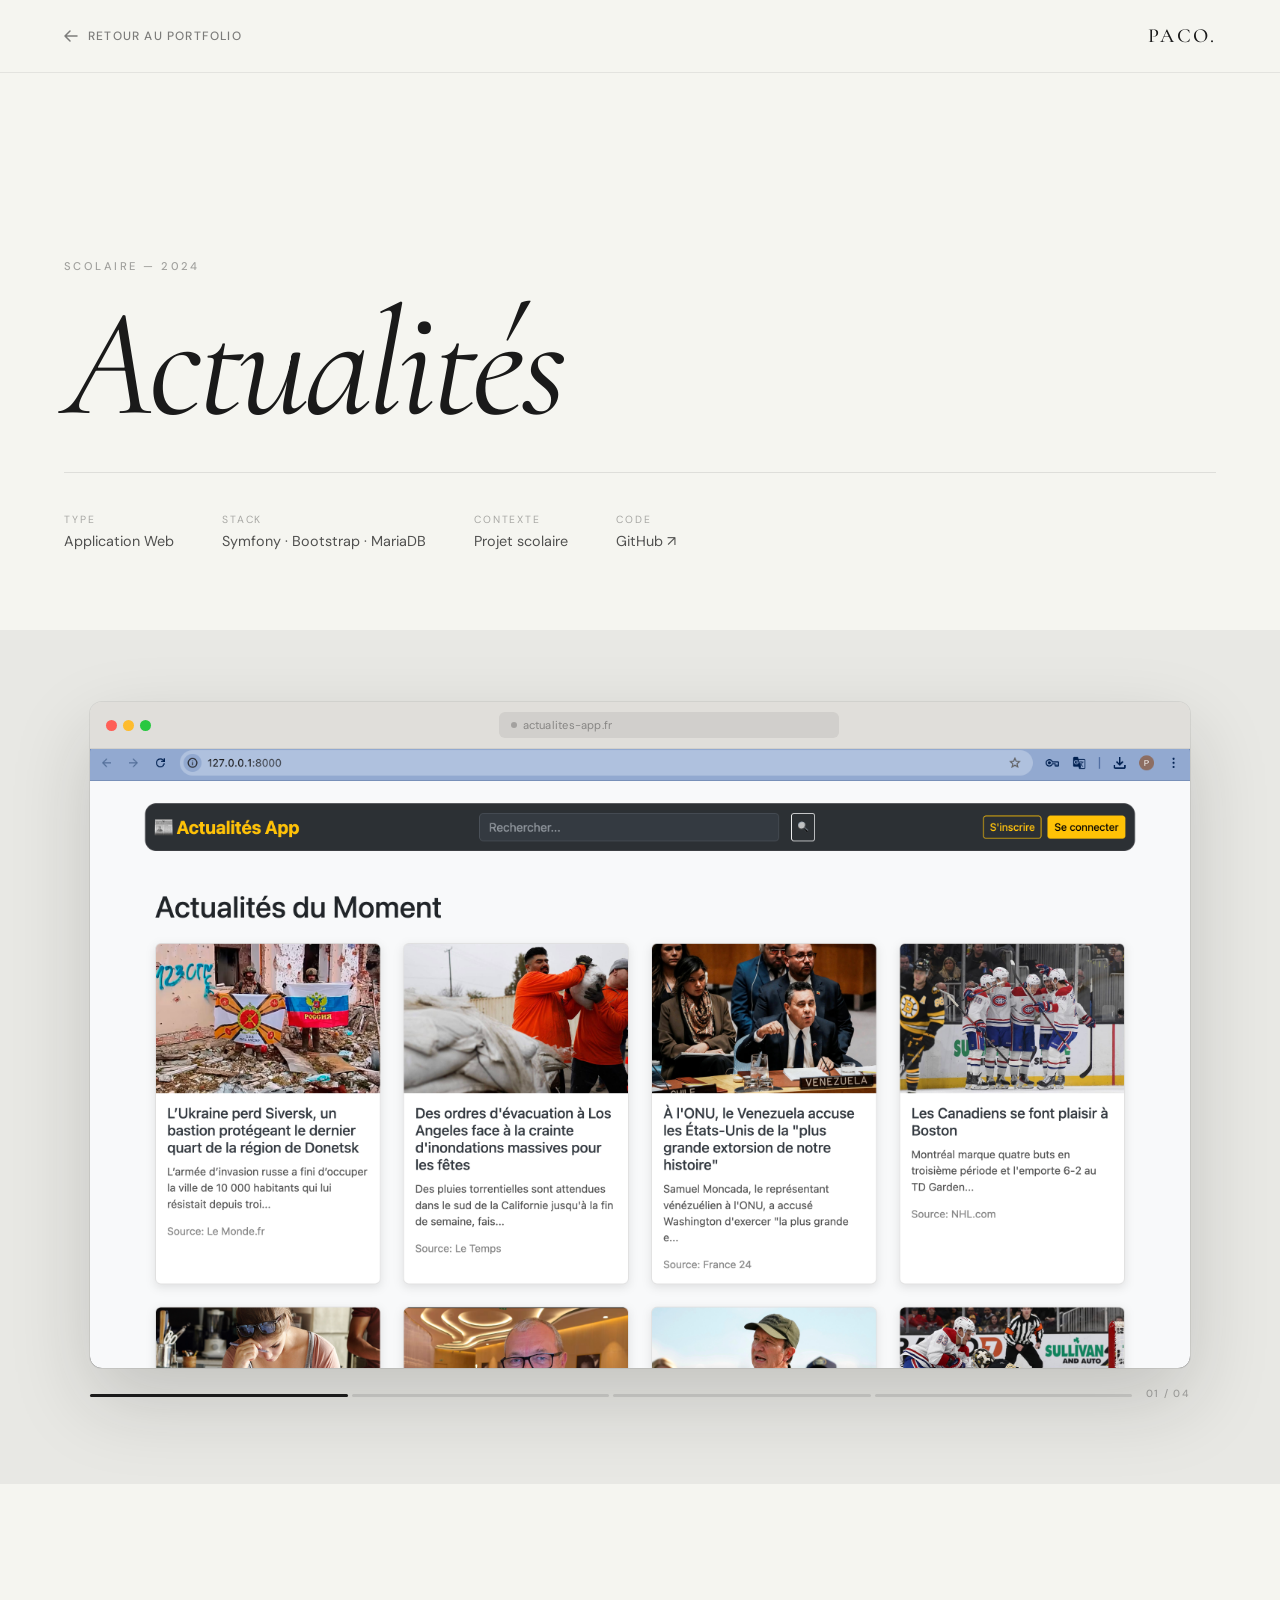
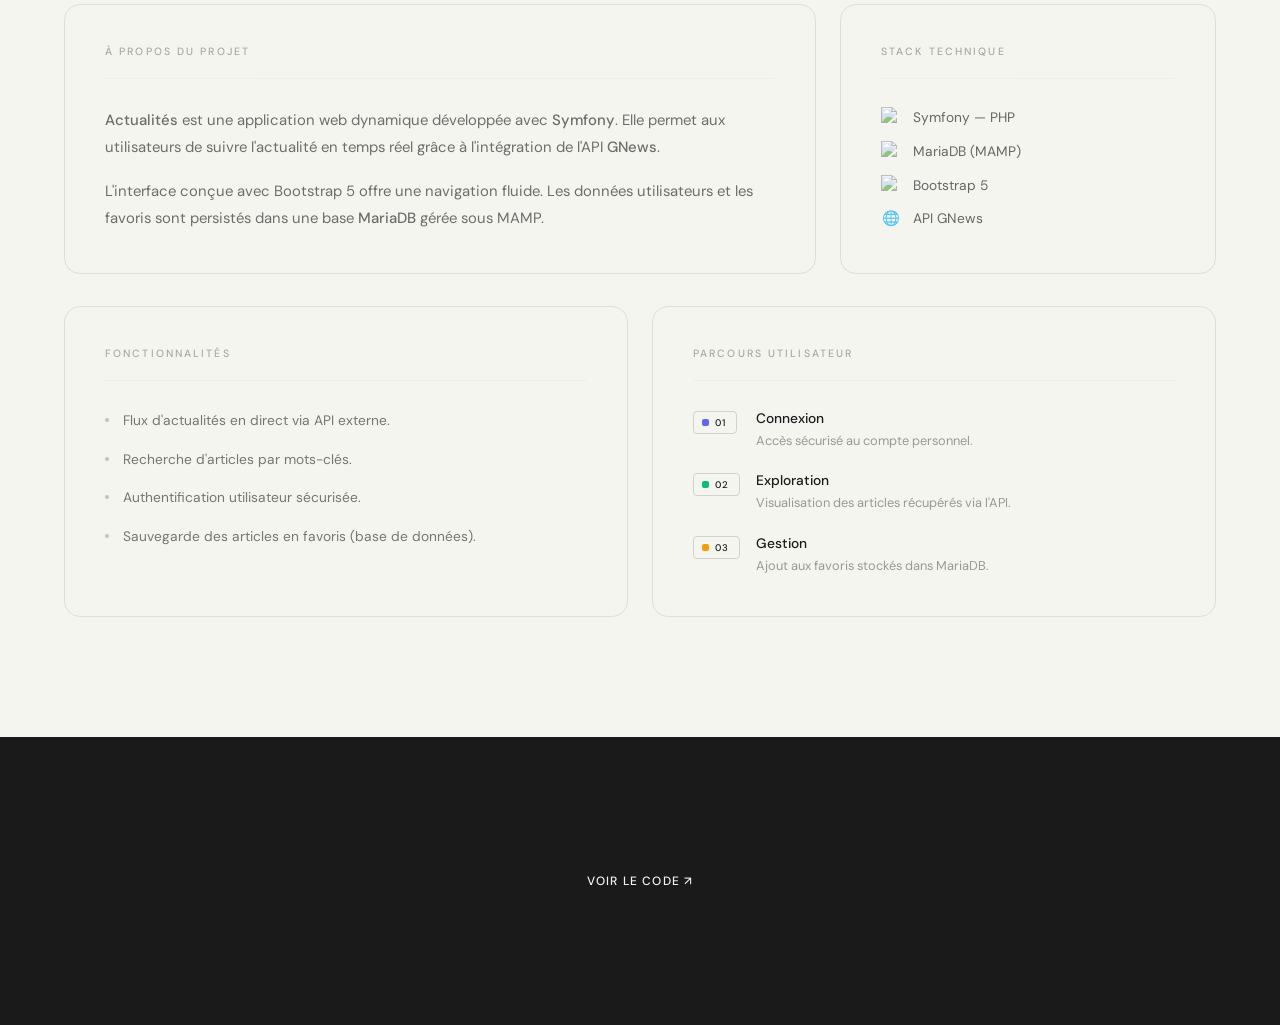
==== projects/actualites.html @ 3972ea9e "Portfolio BTS SIO SLAM — Paco Hybord Ajout du portfolio complet avec projets, SEO, parcours et cyber" ====
<!DOCTYPE html>
<html lang="fr">
<head>
  <meta charset="UTF-8" />
  <meta name="viewport" content="width=device-width, initial-scale=1.0" />
  <title>Actualités — Paco</title>
  <link rel="preconnect" href="https://fonts.googleapis.com" />
  <link rel="preconnect" href="https://fonts.gstatic.com" crossorigin />
  <link href="https://fonts.googleapis.com/css2?family=Cormorant+Garamond:ital,wght@0,300;0,400;0,500;1,300;1,400&family=DM+Sans:opsz,wght@9..40,300;9..40,400;9..40,500;9..40,700&display=swap" rel="stylesheet" />
  <link rel="stylesheet" href="../styles.css" />
  <link rel="stylesheet" href="project.css" />
</head>
<body>

<nav class="proj-nav">
  <a href="../index.html#projets" class="proj-nav-back">
    <svg width="14" height="14" viewBox="0 0 14 14" fill="none">
      <path d="M13 7 L1 7 M6 2 L1 7 L6 12" stroke="currentColor" stroke-width="1.5" stroke-linecap="round" stroke-linejoin="round"/>
    </svg>
    Retour au portfolio
  </a>
  <a href="../index.html" class="proj-nav-logo">Paco.</a>
</nav>

<!-- ─── HERO ───────────────────────────────── -->
<section class="proj-hero">
  <div class="proj-hero-inner">
    <span class="proj-eyebrow">Scolaire — 2024</span>
    <h1><em>Actualités</em></h1>
    <div class="proj-hero-meta">
      <div class="proj-hero-meta-item">
        <span class="proj-hero-meta-label">Type</span>
        <span class="proj-hero-meta-value">Application Web</span>
      </div>
      <div class="proj-hero-meta-item">
        <span class="proj-hero-meta-label">Stack</span>
        <span class="proj-hero-meta-value">Symfony · Bootstrap · MariaDB</span>
      </div>
      <div class="proj-hero-meta-item">
        <span class="proj-hero-meta-label">Contexte</span>
        <span class="proj-hero-meta-value">Projet scolaire</span>
      </div>
      <div class="proj-hero-meta-item">
        <span class="proj-hero-meta-label">Code</span>
        <a class="proj-hero-meta-value proj-hero-link" href="https://github.com/pacobrnt/actualites" target="_blank" rel="noopener">GitHub ↗</a>
      </div>
    </div>
  </div>
</section>

<!-- ─── CAROUSEL ──────────────────────────── -->
<div class="proj-carousel">
  <div class="proj-carousel-browser">
    <div class="proj-carousel-bar">
      <div class="proj-carousel-dots-bar">
        <div class="proj-carousel-dot-bar"></div>
        <div class="proj-carousel-dot-bar"></div>
        <div class="proj-carousel-dot-bar"></div>
      </div>
      <div class="proj-carousel-url">
        <div class="proj-carousel-url-dot"></div>
        <span class="proj-carousel-url-text">actualites-app.fr</span>
      </div>
    </div>
    <div class="proj-carousel-viewport">
      <button class="proj-carousel-tap proj-carousel-tap-l" aria-label="Précédent"></button>
      <button class="proj-carousel-tap proj-carousel-tap-r" aria-label="Suivant"></button>
      <div class="proj-carousel-track">
        <div class="proj-carousel-slide active"><img src="../img/projets/actualites/Actuacceuil.png" alt="Accueil"></div>
        <div class="proj-carousel-slide"><img src="../img/projets/actualites/Actulogin.png" alt="Connexion"></div>
        <div class="proj-carousel-slide"><img src="../img/projets/actualites/ActuSearch.png" alt="Recherche"></div>
        <div class="proj-carousel-slide"><img src="../img/projets/actualites/ActuLike.png" alt="Mes favoris"></div>
      </div>
    </div>

  </div>

  <div class="proj-carousel-progress-wrap">
    <div class="proj-carousel-dots">
      <button class="proj-carousel-dot active"><div class="proj-carousel-dot-fill"></div></button>
      <button class="proj-carousel-dot"><div class="proj-carousel-dot-fill"></div></button>
      <button class="proj-carousel-dot"><div class="proj-carousel-dot-fill"></div></button>
      <button class="proj-carousel-dot"><div class="proj-carousel-dot-fill"></div></button>
    </div>
    <span class="proj-carousel-counter">01 / 04</span>
  </div>
</div>

<!-- ─── CONTENU ───────────────────────────── -->
<div class="proj-content">
  <div class="proj-content-inner">

    <!-- À propos + Stack -->
    <div class="proj-content-grid-2">
      <div class="proj-block">
        <span class="proj-block-title">À propos du projet</span>
        <p class="proj-about-text">
          <strong>Actualités</strong> est une application web dynamique développée avec <strong>Symfony</strong>.
          Elle permet aux utilisateurs de suivre l'actualité en temps réel grâce à l'intégration de l'API <strong>GNews</strong>.
        </p>
        <p class="proj-about-text" style="margin-top:16px">
          L'interface conçue avec Bootstrap 5 offre une navigation fluide. Les données utilisateurs et les favoris sont persistés dans une base <strong>MariaDB</strong> gérée sous MAMP.
        </p>
      </div>

      <div class="proj-block">
        <span class="proj-block-title">Stack technique</span>
        <div class="proj-stack-list">
          <div class="proj-stack-item">
            <img src="https://cdn.jsdelivr.net/gh/devicons/devicon/icons/symfony/symfony-original.svg" alt="Symfony">
            Symfony — PHP
          </div>
          <div class="proj-stack-item">
            <img src="https://cdn.jsdelivr.net/gh/devicons/devicon/icons/mysql/mysql-original.svg" alt="MariaDB">
            MariaDB (MAMP)
          </div>
          <div class="proj-stack-item">
            <img src="https://cdn.jsdelivr.net/gh/devicons/devicon/icons/bootstrap/bootstrap-original.svg" alt="Bootstrap">
            Bootstrap 5
          </div>
          <div class="proj-stack-item">
            <span class="proj-stack-icon">🌐</span>
            API GNews
          </div>
        </div>
      </div>
    </div>

    <!-- Fonctionnalités + Parcours -->
    <div class="proj-content-grid-2-equal">
      <div class="proj-block">
        <span class="proj-block-title">Fonctionnalités</span>
        <div class="proj-feature-list">
          <div class="proj-feature-item">
            <span class="proj-feature-dot"></span>
            Flux d'actualités en direct via API externe.
          </div>
          <div class="proj-feature-item">
            <span class="proj-feature-dot"></span>
            Recherche d'articles par mots-clés.
          </div>
          <div class="proj-feature-item">
            <span class="proj-feature-dot"></span>
            Authentification utilisateur sécurisée.
          </div>
          <div class="proj-feature-item">
            <span class="proj-feature-dot"></span>
            Sauvegarde des articles en favoris (base de données).
          </div>
        </div>
      </div>

      <div class="proj-block">
        <span class="proj-block-title">Parcours utilisateur</span>
        <div class="proj-arch-list">
          <div class="proj-arch-item">
            <span class="proj-arch-tag" style="--tag-color:#6366f1">01</span>
            <div>
              <div class="proj-arch-item-title">Connexion</div>
              <div class="proj-arch-item-desc">Accès sécurisé au compte personnel.</div>
            </div>
          </div>
          <div class="proj-arch-item">
            <span class="proj-arch-tag" style="--tag-color:#10b981">02</span>
            <div>
              <div class="proj-arch-item-title">Exploration</div>
              <div class="proj-arch-item-desc">Visualisation des articles récupérés via l'API.</div>
            </div>
          </div>
          <div class="proj-arch-item">
            <span class="proj-arch-tag" style="--tag-color:#f59e0b">03</span>
            <div>
              <div class="proj-arch-item-title">Gestion</div>
              <div class="proj-arch-item-desc">Ajout aux favoris stockés dans MariaDB.</div>
            </div>
          </div>
        </div>
      </div>
    </div>

  </div>
</div>

<!-- ─── CTA ───────────────────────────────── -->
<section class="proj-cta">
  <a href="https://github.com/pacobrnt/actualites" target="_blank" rel="noopener" class="btn"><span>Voir le code ↗</span></a>
</section>

<script src="project.js"></script>
</body>
</html>
---- styles.css ----
/* ─── Reset ─────────────────────────────── */
*, *::before, *::after { margin: 0; padding: 0; box-sizing: border-box; }

:root {
  --black:       #1a1a1a;
  --black-mid:   #2a2a2a;
  --black-soft:  #333333;
  --white:       #f5f5f0;
  --white-pure:  #ffffff;
}

html { scroll-behavior: smooth; }

body {
  font-family: 'DM Sans', sans-serif;
  background: var(--white);
  color: var(--black);
  overflow-x: hidden;
}

/* ─── Scroll Reveal ──────────────────────── */
.r {
  opacity: 0;
  transform: translateY(36px);
  transition: opacity .85s cubic-bezier(.22,.68,0,1.2), transform .85s cubic-bezier(.22,.68,0,1.2);
}
.r.on { opacity: 1; transform: none; }
.d1 { transition-delay: .08s; }
.d2 { transition-delay: .18s; }
.d3 { transition-delay: .28s; }
.d4 { transition-delay: .38s; }

/* ─── Typography helpers ─────────────────── */
.serif { font-family: 'Cormorant Garamond', serif; }

/* ─── Buttons ────────────────────────────── */
.btn {
  display: inline-flex;
  align-items: center;
  gap: 10px;
  padding: 15px 32px;
  font-size: .75rem;
  font-weight: 500;
  letter-spacing: .1em;
  text-transform: uppercase;
  text-decoration: none;
  border: 1.5px solid var(--black);
  color: var(--white);
  background: var(--black);
  position: relative;
  overflow: hidden;
  transition: color .4s cubic-bezier(.4,0,.2,1);
}
.btn::after {
  content: '';
  position: absolute;
  bottom: 0; left: 0;
  width: 100%; height: 0;
  background: var(--white);
  transition: height .4s cubic-bezier(.4,0,.2,1);
  z-index: 0;
}
.btn span, .btn svg { position: relative; z-index: 1; }
.btn:hover { color: var(--black); }
.btn:hover::after { height: 100%; }

.btn-ghost {
  color: var(--white);
  background: transparent;
  border-color: rgba(245,245,240,.35);
}
.btn-ghost::after { background: var(--white); }
.btn-ghost:hover { color: var(--black); }

/* ─── Navigation ─────────────────────────── */
#nav {
  position: fixed;
  inset: 0 0 auto 0;
  z-index: 1000;
  padding: 28px 64px;
  display: flex;
  align-items: center;
  justify-content: space-between;
  transition: padding .45s ease, background .45s ease, border-color .45s ease;
  border-bottom: 1px solid transparent;
}
#nav.compact {
  padding: 16px 64px;
  background: rgba(245,245,240,.92);
  backdrop-filter: blur(12px);
  border-color: rgba(26,26,26,.08);
}
#nav.dark-nav {
  background: rgba(26,26,26,.92);
  backdrop-filter: blur(12px);
  border-color: rgba(255,255,255,.06);
}

.nav-logo {
  font-family: 'Cormorant Garamond', serif;
  font-size: 1.25rem;
  font-weight: 500;
  letter-spacing: .12em;
  text-transform: uppercase;
  color: var(--black);
  text-decoration: none;
  transition: color .3s;
}
#nav.dark-nav .nav-logo { color: var(--white); }

.nav-links {
  position: absolute;
  left: 50%;
  transform: translateX(-50%);
  display: flex;
  gap: 48px;
  list-style: none;
}
.nav-links a {
  font-size: .78rem;
  letter-spacing: .08em;
  text-transform: uppercase;
  color: var(--black);
  text-decoration: none;
  opacity: .55;
  transition: opacity .3s, color .3s;
}
.nav-links a:hover { opacity: 1; }
#nav.dark-nav .nav-links a { color: var(--white); }

.nav-cta {
  font-size: .75rem;
  font-weight: 500;
  letter-spacing: .1em;
  text-transform: uppercase;
  text-decoration: none;
  padding: 11px 26px;
  border: 1.5px solid var(--black);
  color: var(--white);
  background: var(--black);
  position: relative;
  overflow: hidden;
  transition: color .35s;
}
.nav-cta::after {
  content: '';
  position: absolute;
  bottom: 0; left: 0;
  width: 100%; height: 0;
  background: var(--white);
  transition: height .35s cubic-bezier(.4,0,.2,1);
  z-index: 0;
}
.nav-cta span { position: relative; z-index: 1; }
.nav-cta:hover { color: var(--black); }
.nav-cta:hover::after { height: 100%; }
#nav.dark-nav .nav-cta {
  border-color: var(--white);
  background: transparent;
  color: var(--white);
}
#nav.dark-nav .nav-cta::after { background: var(--white); }
#nav.dark-nav .nav-cta:hover { color: var(--black); }

/* ─── HERO ───────────────────────────────── */
.hero {
  min-height: 100vh;
  background: var(--white);
  display: flex;
  flex-direction: column;
  align-items: center;
  justify-content: center;
  text-align: center;
  padding: 100px 64px 80px;
  position: relative;
  overflow: hidden;
}

.hero-canvas {
  position: absolute;
  inset: 0;
  width: 100%;
  height: 100%;
  pointer-events: none;
  z-index: 0;
}

.hero > *:not(.hero-canvas) {
  position: relative;
  z-index: 1;
}

.hero-mark {
  width: 88px;
  height: 88px;
  margin-bottom: 52px;
  animation: float 7s ease-in-out infinite;
}
@keyframes float {
  0%,100% { transform: translateY(0) rotate(0deg); }
  50%      { transform: translateY(-14px) rotate(6deg); }
}

.hero h1 {
  font-family: 'Cormorant Garamond', serif;
  font-size: clamp(4rem, 9vw, 8.5rem);
  font-weight: 400;
  line-height: 1.1;
  letter-spacing: -.025em;
  color: var(--black);
  max-width: 1100px;
  margin-bottom: 28px;
}
.hero h1 em { font-style: italic; }

/* Mot rotatif */
.hero-word-clip {
  display: inline-block;
  overflow: hidden;
  vertical-align: bottom;
  padding-bottom: .12em;
}
.hero-word { display: inline-block; }
.hero-word.w-out {
  animation: wOut .32s ease-in forwards;
}
.hero-word.w-in {
  animation: wIn .52s cubic-bezier(.22,.68,0,1.2) forwards;
}
@keyframes wOut {
  from { transform: translateY(0);      opacity: 1; }
  to   { transform: translateY(-110%);  opacity: 0; }
}
@keyframes wIn {
  from { transform: translateY(110%);   opacity: 0; }
  to   { transform: translateY(0);      opacity: 1; }
}

.hero-sub {
  font-size: .95rem;
  font-weight: 300;
  line-height: 1.8;
  opacity: .55;
  max-width: 420px;
  margin-bottom: 36px;
}

.hero-actions {
  display: flex;
  gap: 16px;
  align-items: center;
}

.hero-link {
  font-size: .78rem;
  letter-spacing: .08em;
  text-transform: uppercase;
  color: var(--black);
  text-decoration: none;
  opacity: .45;
  border-bottom: 1px solid rgba(26,26,26,.25);
  padding-bottom: 2px;
  transition: opacity .3s;
}
.hero-link:hover { opacity: 1; }

.scroll-hint {
  position: absolute;
  bottom: 44px;
  left: 50%;
  transform: translateX(-50%);
  display: flex;
  flex-direction: column;
  align-items: center;
  gap: 10px;
  opacity: .3;
}
.scroll-hint p { font-size: .65rem; letter-spacing: .18em; text-transform: uppercase; }
.scroll-hint-line {
  width: 1px;
  height: 44px;
  background: var(--black);
  transform-origin: top;
  animation: lineGrow 2.2s ease-in-out infinite;
}
@keyframes lineGrow {
  0%   { transform: scaleY(0); opacity: 0; }
  40%  { transform: scaleY(1); opacity: 1; }
  100% { transform: scaleY(1); opacity: 0; }
}

/* ─── WHEEL 3D ───────────────────────────── */
.wheel-wrap {
  background: var(--black);
  padding: 72px 0;
  overflow: hidden;
}
.wheel-scene {
  perspective: 1000px;
  display: flex;
  justify-content: center;
  align-items: center;
  height: 140px;
}
.wheel {
  position: relative;
  transform-style: preserve-3d;
  width: 260px;
  height: 60px;
}
.wheel-item {
  position: absolute;
  inset: 0;
  display: flex;
  align-items: center;
  justify-content: center;
  font-family: 'Cormorant Garamond', serif;
  font-size: 1.35rem;
  font-style: italic;
  font-weight: 300;
  color: var(--white);
  letter-spacing: .06em;
  white-space: nowrap;
  will-change: transform, opacity, filter;
  user-select: none;
}

/* ─── FEATURE / À PROPOS ─────────────────── */
.feature-wrap {
  background: var(--white);
  padding: 140px 64px;
}
.feature {
  display: grid;
  grid-template-columns: 380px 1fr;
  gap: 80px;
  align-items: center;
  max-width: 1280px;
  margin: 0 auto;
}

/* Colonne gauche : photo seule */
.about-photo {
  position: relative;
  width: 100%;
  aspect-ratio: 4 / 5;
  overflow: hidden;
  border-radius: 6px;
  background: #d4d4d0;
}
.about-photo img {
  width: 100%;
  height: 100%;
  object-fit: cover;
  object-position: center top;
  display: block;
}
.about-photo::after {
  content: '';
  position: absolute;
  inset: 0;
  border: 1px solid rgba(26,26,26,.1);
  border-radius: 6px;
  pointer-events: none;
}
.about-photo-placeholder {
  width: 100%;
  height: 100%;
  display: flex;
  flex-direction: column;
  align-items: center;
  justify-content: center;
  gap: 12px;
  color: var(--black);
  opacity: .2;
}
.about-photo-placeholder svg { width: 48px; height: 48px; }
.about-photo-placeholder span {
  font-size: .7rem;
  letter-spacing: .15em;
  text-transform: uppercase;
}

/* Colonne droite : tout le contenu textuel */
.feature-content {
  display: flex;
  flex-direction: column;
  gap: 0;
}
.feature-eyebrow {
  font-size: .72rem;
  font-weight: 500;
  letter-spacing: .22em;
  text-transform: uppercase;
  opacity: .4;
  margin-bottom: 20px;
  display: block;
}
.feature h2 {
  font-family: 'Cormorant Garamond', serif;
  font-size: clamp(2.6rem, 4.5vw, 4.8rem);
  font-weight: 400;
  line-height: .98;
  letter-spacing: -.02em;
  margin-bottom: 28px;
}
.feature h2 em { font-style: italic; }
.feature-body {
  font-size: .95rem;
  line-height: 1.85;
  opacity: .58;
  margin-bottom: 40px;
}

/* Boutons en ligne */
.about-actions {
  display: flex;
  flex-wrap: wrap;
  gap: 12px;
}
.btn-outline-dark {
  display: inline-flex;
  align-items: center;
  gap: 9px;
  padding: 13px 24px;
  font-size: .73rem;
  font-weight: 500;
  letter-spacing: .09em;
  text-transform: uppercase;
  text-decoration: none;
  border: 1.5px solid rgba(26,26,26,.22);
  color: var(--black);
  background: transparent;
  position: relative;
  overflow: hidden;
  transition: color .35s, border-color .35s;
}
.btn-outline-dark::after {
  content: '';
  position: absolute;
  bottom: 0; left: 0;
  width: 100%; height: 0;
  background: var(--black);
  transition: height .35s cubic-bezier(.4,0,.2,1);
  z-index: 0;
}
.btn-outline-dark span { position: relative; z-index: 1; }
.btn-outline-dark svg  { position: relative; z-index: 1; flex-shrink: 0; }
.btn-outline-dark:hover { color: var(--white); border-color: var(--black); }
.btn-outline-dark:hover::after { height: 100%; }

/* ─── SERVICES ───────────────────────────── */
.services {
  background: var(--black);
  padding: 140px 64px;
}
.services-head {
  display: flex;
  justify-content: space-between;
  align-items: flex-end;
  max-width: 1280px;
  margin: 0 auto 72px;
  gap: 40px;
}
.services-head h2 {
  font-family: 'Cormorant Garamond', serif;
  font-size: clamp(3.2rem, 6.5vw, 7rem);
  font-weight: 400;
  line-height: .92;
  letter-spacing: -.025em;
  color: var(--white);
}
.services-head h2 em { font-style: italic; }
.services-head p {
  font-size: .88rem;
  color: var(--white);
  opacity: .42;
  max-width: 240px;
  line-height: 1.75;
  text-align: right;
}
.services-grid {
  display: grid;
  grid-template-columns: repeat(3, 1fr);
  gap: 20px;
  max-width: 1280px;
  margin: 0 auto;
}
.svc-card {
  background: var(--black-mid);
  border-radius: 20px;
  padding: 52px 48px;
  transition: background .3s, transform .3s;
}
.svc-card:hover { background: var(--black-soft); transform: scale(1.015); }
.svc-icon { width: 52px; height: 52px; margin-bottom: 28px; }
.svc-num {
  font-size: .68rem;
  font-weight: 500;
  letter-spacing: .22em;
  color: var(--white);
  opacity: .22;
  margin-bottom: 14px;
  display: block;
}
.svc-name {
  font-family: 'Cormorant Garamond', serif;
  font-size: 2.2rem;
  font-weight: 400;
  color: var(--white);
  margin-bottom: 14px;
  line-height: 1.1;
}
.svc-desc { font-size: .88rem; color: var(--white); opacity: .45; line-height: 1.7; }

.svc-pills {
  display: flex;
  flex-wrap: wrap;
  gap: 8px;
  margin-top: 4px;
}
.svc-pill {
  font-size: .72rem;
  font-weight: 400;
  letter-spacing: .04em;
  color: var(--white);
  border: 1px solid rgba(245,245,240,.18);
  padding: 5px 12px;
  border-radius: 100px;
  opacity: .7;
  transition: opacity .25s, border-color .25s;
}
.svc-card:hover .svc-pill {
  opacity: 1;
  border-color: rgba(245,245,240,.4);
}

/* ─── PROCESS ────────────────────────────── */
.process {
  background: var(--black-mid);
  padding: 140px 64px;
}
.process-head {
  text-align: center;
  max-width: 1280px;
  margin: 0 auto 80px;
}
.process-eyebrow {
  font-size: .7rem;
  letter-spacing: .22em;
  text-transform: uppercase;
  color: var(--white);
  opacity: .35;
  margin-bottom: 24px;
  display: block;
}
.process-head h2 {
  font-family: 'Cormorant Garamond', serif;
  font-size: clamp(2.6rem, 5vw, 5rem);
  font-weight: 400;
  line-height: 1;
  letter-spacing: -.02em;
  color: var(--white);
}
.process-head h2 em { font-style: italic; }
.process-grid {
  display: grid;
  grid-template-columns: repeat(3, 1fr);
  gap: 24px;
  max-width: 1280px;
  margin: 0 auto;
}
.proc-card {
  border: 1px solid rgba(255,255,255,.07);
  border-radius: 20px;
  padding: 56px 48px;
  transition: background .3s, transform .3s;
}
.proc-card:hover {
  border-color: rgba(255,255,255,.14);
}
.proc-card--future {
  opacity: .4;
  border-style: dashed;
}
.proc-card--future:hover {
  opacity: .55;
}
.proc-num {
  font-family: 'Cormorant Garamond', serif;
  font-size: 3.8rem;
  color: var(--white);
  opacity: .15;
  line-height: 1.05;
  margin-bottom: 20px;
  letter-spacing: -.02em;
}
.proc-location {
  font-size: .68rem;
  font-weight: 500;
  letter-spacing: .18em;
  text-transform: uppercase;
  color: var(--white);
  opacity: .35;
  margin-bottom: 10px;
}
.proc-title {
  font-family: 'Cormorant Garamond', serif;
  font-size: 1.9rem;
  font-weight: 400;
  color: var(--white);
  margin-bottom: 12px;
  line-height: 1.1;
}
.proc-text { font-size: .88rem; color: var(--white); opacity: .42; line-height: 1.75; }

.process-arrow {
  max-width: 1280px;
  margin: 0 auto;
  padding: 40px 0 0;
  color: var(--white);
}
.process-arrow-inner {
  display: flex;
  align-items: center;
  gap: 16px;
  width: calc(66.667% - 8px);
}
.process-arrow-inner svg {
  flex: 1;
  height: 20px;
}
.process-arrow span {
  font-size: .65rem;
  font-weight: 500;
  letter-spacing: .2em;
  text-transform: uppercase;
  opacity: .4;
  white-space: nowrap;
}

/* ─── Certifications ─────────────────────── */
.cert-section {
  max-width: 1280px;
  margin: 0 auto;
  padding-top: 72px;
  display: flex;
  flex-direction: column;
  align-items: flex-start;
}
.cert-subtitle {
  font-family: 'Cormorant Garamond', serif;
  font-size: 2.4rem;
  font-weight: 400;
  font-style: italic;
  color: var(--white);
  line-height: 1;
  display: block;
  margin-bottom: 52px;
}
.cert-body {
  width: 100%;
  display: flex;
  flex-direction: column;
  align-items: center;
}
.cert-stack {
  position: relative;
  width: 136px;
  height: 136px;
  cursor: pointer;
  margin-bottom: 32px;
}

/* Zone de hover étendue — couvre toute la largeur déployée
   évite le "clignotement" quand la souris passe dans les espaces entre badges */
.cert-stack:hover::before {
  content: '';
  position: absolute;
  top: -10px;
  left: -380px;
  width: 896px;  /* de −380 à +516 (badge 6 right edge) */
  height: 156px; /* 136px + 10px tolerance haut/bas */
  z-index: 0;
}

.cert-badge {
  position: absolute;
  top: 0; left: 0;
  width: 136px; height: 136px;
  border-radius: 20px;
  overflow: hidden;
  box-shadow: 0 12px 36px rgba(0,0,0,.6);
  transition: transform .55s cubic-bezier(.34,1.56,.64,1);
}
.cert-badge img { width: 100%; height: 100%; object-fit: cover; display: block; }

/* Pile initiale — légères translations pour "voir" les badges derrière */
.cert-badge:nth-child(1) { z-index: 6; transform: translateX(0);    }
.cert-badge:nth-child(2) { z-index: 5; transform: translateX(9px);  }
.cert-badge:nth-child(3) { z-index: 4; transform: translateX(16px); }
.cert-badge:nth-child(4) { z-index: 3; transform: translateX(-7px); }
.cert-badge:nth-child(5) { z-index: 2; transform: translateX(-13px);}
.cert-badge:nth-child(6) { z-index: 1; transform: translateX(-20px);}

/* Déploiement horizontal en ligne — step 152px (136px badge + 16px gap) */
.cert-stack:hover .cert-badge:nth-child(1) { transform: translateX(-380px); }
.cert-stack:hover .cert-badge:nth-child(2) { transform: translateX(-228px); }
.cert-stack:hover .cert-badge:nth-child(3) { transform: translateX(-76px);  }
.cert-stack:hover .cert-badge:nth-child(4) { transform: translateX(76px);   }
.cert-stack:hover .cert-badge:nth-child(5) { transform: translateX(228px);  }
.cert-stack:hover .cert-badge:nth-child(6) { transform: translateX(380px);  }

.cert-hint {
  font-size: .9rem;
  color: var(--white);
  opacity: .35;
  letter-spacing: .04em;
}

/* ─── PROJECTS ───────────────────────────── */
.projects {
  background: var(--white);
  padding: 140px 64px;
}
.projects-head {
  display: flex;
  justify-content: space-between;
  align-items: flex-end;
  max-width: 1280px;
  margin: 0 auto 72px;
}
.projects-head h2 {
  font-family: 'Cormorant Garamond', serif;
  font-size: clamp(2.8rem, 5.5vw, 5.5rem);
  font-weight: 400;
  line-height: .95;
  letter-spacing: -.02em;
}
.projects-head h2 em { font-style: italic; }
.projects-grid {
  display: grid;
  grid-template-columns: repeat(3, 1fr);
  gap: 28px;
  max-width: 1280px;
  margin: 0 auto;
}
.proj-card {
  transition: transform .3s;
}
.proj-card:hover { transform: scale(1.015); }
.proj-thumb {
  width: 100%;
  aspect-ratio: 5/4;
  border-radius: 14px;
  overflow: hidden;
  background: #ddddd8;
  margin-bottom: 20px;
}
.proj-thumb svg { width: 100%; height: 100%; display: block; }
.proj-tags { display: flex; flex-wrap: wrap; gap: 6px; margin-bottom: 10px; }
.tag {
  font-size: .65rem;
  font-weight: 500;
  letter-spacing: .1em;
  text-transform: uppercase;
  border: 1px solid rgba(26,26,26,.18);
  padding: 4px 10px;
  border-radius: 100px;
  color: var(--black);
  opacity: .5;
}
.proj-name {
  font-family: 'Cormorant Garamond', serif;
  font-size: 1.7rem;
  font-weight: 400;
  line-height: 1.15;
  color: var(--black);
  margin-bottom: 16px;
}
.proj-link {
  display: inline-flex;
  align-items: center;
  gap: 8px;
  font-size: .7rem;
  font-weight: 500;
  letter-spacing: .12em;
  text-transform: uppercase;
  color: var(--black);
  text-decoration: none;
  border-bottom: 1px solid rgba(26,26,26,.3);
  padding-bottom: 2px;
  transition: opacity .25s;
}
.proj-link:hover { opacity: .5; }

/* ─── Modal projet ───────────────────────── */
#proj-modal {
  position: fixed;
  inset: 0;
  z-index: 10000;
  pointer-events: none;
}
#proj-modal.open { pointer-events: all; }

#proj-modal-overlay {
  position: absolute;
  inset: 0;
  background: rgba(26,26,26,.6);
  backdrop-filter: blur(6px);
  opacity: 0;
  transition: opacity .45s ease;
}
#proj-modal.open #proj-modal-overlay { opacity: 1; }

#proj-modal-panel {
  position: absolute;
  top: 0; right: 0;
  width: min(600px, 100%);
  height: 100%;
  background: var(--white);
  display: flex;
  flex-direction: column;
  padding: 80px 64px;
  overflow-y: auto;
  transform: translateX(100%);
  transition: transform .5s cubic-bezier(.76,0,.24,1);
}
#proj-modal.open #proj-modal-panel { transform: translateX(0); }

#proj-modal-close {
  position: absolute;
  top: 32px; right: 36px;
  width: 44px; height: 44px;
  background: none;
  border: 1.5px solid rgba(26,26,26,.2);
  border-radius: 50%;
  display: flex;
  align-items: center;
  justify-content: center;
  cursor: pointer;
  color: var(--black);
  transition: background .25s, border-color .25s;
}
#proj-modal-close:hover { background: var(--black); color: var(--white); border-color: var(--black); }
#proj-modal-close svg { width: 16px; height: 16px; }

#proj-modal-content {
  display: flex;
  flex-direction: column;
  gap: 0;
  margin-top: 40px;
}
#modal-category {
  font-size: .68rem;
  font-weight: 500;
  letter-spacing: .2em;
  text-transform: uppercase;
  opacity: .35;
  margin-bottom: 16px;
  display: block;
}
#modal-icon {
  margin-bottom: 24px;
  width: 56px;
  height: 56px;
  background: var(--black);
  border-radius: 14px;
  display: flex;
  align-items: center;
  justify-content: center;
  font-size: 1.6rem;
  flex-shrink: 0;
  line-height: 1;
}
#modal-title {
  font-family: 'Cormorant Garamond', serif;
  font-size: clamp(3rem, 6vw, 5rem);
  font-weight: 400;
  line-height: .95;
  letter-spacing: -.025em;
  color: var(--black);
  margin-bottom: 28px;
}
#modal-tags {
  display: flex;
  flex-wrap: wrap;
  gap: 8px;
  margin-bottom: 36px;
}
#modal-tags .tag { opacity: .6; }
#modal-desc {
  font-size: .95rem;
  line-height: 1.85;
  color: var(--black);
  opacity: .6;
  margin-bottom: 48px;
}
#modal-link { align-self: flex-start; }


/* ─── Curseur projet ─────────────────────── */
#proj-cursor {
  position: fixed;
  width: 72px;
  height: 72px;
  border: 1.5px solid var(--black);
  border-radius: 50%;
  background: var(--white);
  color: var(--black);
  display: flex;
  align-items: center;
  justify-content: center;
  pointer-events: none;
  z-index: 9999;
  transform: translate(-50%, -50%) scale(0);
  transition: transform .3s cubic-bezier(.34,1.56,.64,1), opacity .3s ease;
  opacity: 0;
}
#proj-cursor.visible {
  transform: translate(-50%, -50%) scale(1);
  opacity: 1;
}
#proj-cursor svg {
  width: 20px;
  height: 20px;
}
.proj-card { cursor: none; }

.proj-row-label {
  grid-column: 1 / -1;
  display: flex;
  align-items: center;
  gap: 24px;
  padding-top: 20px;
}
.proj-row-label:first-child { padding-top: 0; }
.proj-row-label span {
  font-size: .68rem;
  font-weight: 500;
  letter-spacing: .2em;
  text-transform: uppercase;
  color: var(--black);
  opacity: .35;
  white-space: nowrap;
}
.proj-row-label::after {
  content: '';
  flex: 1;
  height: 1px;
  background: rgba(26,26,26,.1);
}

/* ─── CONTACT FORM ───────────────────────── */
.contact-section {
  background: var(--black);
  padding: 140px 64px;
}
.contact-inner {
  display: grid;
  grid-template-columns: 1fr 1.4fr;
  gap: 100px;
  align-items: start;
  max-width: 1280px;
  margin: 0 auto;
}
.contact-title {
  font-family: 'Cormorant Garamond', serif;
  font-size: clamp(3rem, 6vw, 6rem);
  font-weight: 400;
  line-height: .95;
  letter-spacing: -.025em;
  color: var(--white);
  margin-bottom: 28px;
}
.contact-title em { font-style: italic; }
.contact-sub {
  font-size: .92rem;
  color: var(--white);
  opacity: .45;
  line-height: 1.8;
}

/* Form */
.contact-form {
  display: flex;
  flex-direction: column;
  gap: 32px;
}
.form-row {
  display: grid;
  grid-template-columns: 1fr 1fr;
  gap: 24px;
}
.form-group {
  display: flex;
  flex-direction: column;
  gap: 10px;
}
.form-group label {
  font-size: .68rem;
  font-weight: 500;
  letter-spacing: .18em;
  text-transform: uppercase;
  color: var(--white);
  opacity: .4;
}
.form-group input,
.form-group textarea {
  background: transparent;
  border: none;
  border-bottom: 1px solid rgba(245,245,240,.18);
  color: var(--white);
  font-family: 'DM Sans', sans-serif;
  font-size: .95rem;
  font-weight: 300;
  padding: 12px 0;
  outline: none;
  resize: none;
  transition: border-color .3s;
  width: 100%;
}
.form-group input::placeholder,
.form-group textarea::placeholder {
  color: var(--white);
  opacity: .2;
}
.form-group input:focus,
.form-group textarea:focus {
  border-color: rgba(245,245,240,.7);
}
.contact-submit {
  align-self: flex-start;
  margin-top: 8px;
}

/* ─── FOOTER ─────────────────────────────── */
footer {
  background: var(--black);
  padding: 40px 80px 64px;
}
.footer-card {
  background: var(--white);
  border-radius: 20px;
  overflow: hidden;
  max-width: 1160px;
  margin: 0 auto;
}
.footer-card-inner {
  padding: 72px 56px 48px;
}
.footer-top {
  display: grid;
  grid-template-columns: repeat(4, 1fr);
  gap: 36px;
  padding-bottom: 0;
}
.foot-col-label {
  font-size: .62rem;
  font-weight: 500;
  letter-spacing: .22em;
  text-transform: uppercase;
  color: var(--black-soft);
  margin-bottom: 20px;
  display: block;
}
.foot-links { list-style: none; display: flex; flex-direction: column; gap: 12px; }
.foot-links a {
  font-size: .88rem;
  color: var(--black);
  text-decoration: none;
  opacity: .55;
  transition: opacity .25s;
}
.foot-links a:hover { opacity: 1; }

.footer-bottom {
  padding: 20px 0 24px;
}
.footer-copy {
  font-size: .72rem;
  color: var(--black);
  opacity: .28;
  letter-spacing: .06em;
}

.footer-copy {
  text-align: center;
  font-size: .65rem;
  letter-spacing: .12em;
  text-transform: uppercase;
  color: var(--black);
  opacity: .35;
  padding: 16px 0 8px;
}
.footer-brand {
  font-family: 'Cormorant Garamond', serif;
  font-size: clamp(8rem, 16vw, 18rem);
  font-weight: 700;
  color: var(--black);
  opacity: 1;
  line-height: .82;
  letter-spacing: -.03em;
  white-space: nowrap;
  text-align: center;
  margin-top: 0;
  display: block;
  user-select: none;
  padding: 0;
  overflow: hidden;
  height: clamp(4.5rem, 9vw, 10.5rem);
}

/* ═══════════════════════════════════════════════
   RESPONSIVE
═══════════════════════════════════════════════ */

/* ── Hamburger (caché sur desktop) ─────── */
.nav-burger {
  display: none;
  flex-direction: column;
  justify-content: center;
  gap: 5px;
  background: none;
  border: none;
  cursor: pointer;
  padding: 6px;
  z-index: 1002;
}
.nav-burger span {
  display: block;
  width: 24px;
  height: 1.5px;
  background: var(--black);
  transition: transform .35s cubic-bezier(.4,0,.2,1), opacity .25s;
  transform-origin: center;
}
#nav.dark-nav .nav-burger span { background: var(--white); }
#nav.mobile-open { z-index: 1002; }
#nav.mobile-open .nav-logo { color: var(--white); }
#nav.mobile-open .nav-burger span { background: var(--white); }
#nav.mobile-open .nav-burger span:nth-child(1) { transform: translateY(6.5px) rotate(45deg); }
#nav.mobile-open .nav-burger span:nth-child(2) { opacity: 0; transform: scaleX(0); }
#nav.mobile-open .nav-burger span:nth-child(3) { transform: translateY(-6.5px) rotate(-45deg); }

/* ── Overlay menu mobile ────────────────── */
.nav-mobile {
  position: fixed;
  inset: 0;
  background: var(--black);
  z-index: 1001;
  display: flex;
  flex-direction: column;
  align-items: center;
  justify-content: center;
  gap: 52px;
  opacity: 0;
  pointer-events: none;
  transition: opacity .4s cubic-bezier(.4,0,.2,1);
}
.nav-mobile.open { opacity: 1; pointer-events: all; }
.nav-mobile-links {
  list-style: none;
  display: flex;
  flex-direction: column;
  align-items: center;
  gap: 28px;
}
.nav-mobile-links a {
  font-family: 'Cormorant Garamond', serif;
  font-size: clamp(2.8rem, 10vw, 4.8rem);
  font-style: italic;
  font-weight: 400;
  color: var(--white);
  text-decoration: none;
  opacity: .55;
  transition: opacity .3s;
  letter-spacing: -.01em;
  line-height: 1;
}
.nav-mobile-links a:hover { opacity: 1; }
.nav-mobile-cta {
  display: inline-flex;
  align-items: center;
  font-size: .75rem;
  font-weight: 500;
  letter-spacing: .1em;
  text-transform: uppercase;
  text-decoration: none;
  padding: 14px 32px;
  border: 1.5px solid rgba(245,245,240,.28);
  color: var(--white);
  opacity: .7;
  transition: opacity .3s, border-color .3s;
}
.nav-mobile-cta:hover { opacity: 1; border-color: var(--white); }

/* ── Tablette (≤ 1024px) ─────────────────── */
@media (max-width: 1024px) {
  #nav         { padding: 22px 40px; }
  #nav.compact { padding: 14px 40px; }

  .hero { padding: 140px 40px 100px; }

  .feature-wrap { padding: 100px 40px; }
  .feature      { grid-template-columns: 280px 1fr; gap: 52px; }

  .services      { padding: 100px 40px; }
  .services-grid { grid-template-columns: repeat(2, 1fr); }

  .process       { padding: 100px 40px; }
  .process-grid  { grid-template-columns: repeat(3, 1fr); }
  .process-arrow { padding: 36px 40px 0; }

  .projects      { padding: 100px 40px; }
  .projects-grid { grid-template-columns: repeat(2, 1fr); }
  .projects-head { gap: 24px; }

  .contact-section { padding: 100px 40px; }
  .contact-inner   { gap: 56px; }

  footer             { padding: 32px 40px 0; }
  .footer-card-inner { padding: 48px 40px 0; }
  .footer-top        { grid-template-columns: repeat(2, 1fr); gap: 28px; }

  /* Certifications tablette — badges légèrement réduits */
  .cert-stack  { width: 100px; height: 100px; }
  .cert-badge  { width: 100px; height: 100px; border-radius: 16px; }
  .cert-stack:hover::before { left: -280px; width: 660px; height: 120px; }
  .cert-stack:hover .cert-badge:nth-child(1) { transform: translateX(-280px); }
  .cert-stack:hover .cert-badge:nth-child(2) { transform: translateX(-168px); }
  .cert-stack:hover .cert-badge:nth-child(3) { transform: translateX(-56px);  }
  .cert-stack:hover .cert-badge:nth-child(4) { transform: translateX(56px);   }
  .cert-stack:hover .cert-badge:nth-child(5) { transform: translateX(168px);  }
  .cert-stack:hover .cert-badge:nth-child(6) { transform: translateX(280px);  }
}

/* ── Mobile (≤ 768px) ───────────────────── */
@media (max-width: 768px) {

  /* — Nav — */
  #nav         { padding: 18px 24px; }
  #nav.compact { padding: 12px 24px; }
  .nav-links   { display: none; }
  .nav-cta     { display: none; }
  .nav-burger  { display: flex; }

  /* — Hero — */
  .hero { padding: 108px 24px 72px; }
  .hero-mark { width: 60px; height: 60px; margin-bottom: 32px; }
  .hero-actions { flex-direction: column; align-items: center; gap: 14px; }
  .scroll-hint  { display: none; }

  /* — À propos — */
  .feature-wrap { padding: 72px 24px; }
  .feature      { grid-template-columns: 1fr; gap: 36px; }
  .about-photo  { max-width: 260px; margin: 0 auto; }

  /* — Compétences — */
  .services      { padding: 72px 24px; }
  .services-head { flex-direction: column; align-items: flex-start; gap: 16px; }
  .services-head p { text-align: left; max-width: none; }
  .services-grid { grid-template-columns: 1fr; }
  .svc-card      { padding: 36px 28px; }
  .svc-card[style*="span 2"] { grid-column: span 1 !important; }

  /* — Certifications mobile : grille statique, sans hover — */
  .cert-section { padding-top: 48px; }
  .cert-body    { align-items: flex-start; }
  .cert-stack   {
    position: static;
    width: auto;
    height: auto;
    display: flex;
    flex-wrap: wrap;
    gap: 12px;
    cursor: default;
    margin-bottom: 16px;
  }
  .cert-badge,
  .cert-stack:hover .cert-badge {
    position: static;
    width: 76px;
    height: 76px;
    border-radius: 14px;
    transform: none;
    transition: none;
    box-shadow: 0 4px 16px rgba(0,0,0,.45);
  }
  .cert-stack:hover::before { display: none; }
  .cert-hint { display: none; }

  /* — Parcours — */
  .process       { padding: 72px 24px; }
  .process-grid  { grid-template-columns: 1fr; }
  .proc-card     { padding: 40px 28px; }
  .process-arrow { padding: 28px 0 0; }

  /* — Projets — */
  .projects      { padding: 72px 24px; }
  .projects-head { flex-direction: column; align-items: flex-start; gap: 16px; }
  .projects-grid { grid-template-columns: 1fr; }
  .proj-card     { cursor: pointer; }
  #proj-cursor   { display: none; }
  #proj-modal-panel { padding: 60px 24px; }
  #proj-modal-close { top: 20px; right: 20px; }

  /* — Contact — */
  .contact-section { padding: 72px 24px; }
  .contact-inner   { grid-template-columns: 1fr; gap: 40px; }
  .form-row        { grid-template-columns: 1fr; }

  /* — Footer — */
  footer             { padding: 20px 20px 20px; }
  .footer-card       { border-radius: 14px; }
  .footer-card-inner { padding: 40px 28px 0; }
  .footer-top        { grid-template-columns: 1fr 1fr; gap: 20px; }
  .footer-brand      { font-size: clamp(5rem, 22vw, 10rem); height: clamp(2.5rem, 11vw, 5rem); }
}

/* ── Très petit mobile (≤ 390px) ────────── */
@media (max-width: 390px) {
  .footer-top    { grid-template-columns: 1fr; }
  .footer-brand  { height: clamp(2rem, 12vw, 4rem); }
  .cert-badge,
  .cert-stack:hover .cert-badge { width: 68px; height: 68px; }
  .contact-inner { gap: 32px; }
}
---- projects/project.css ----
/* ─── Page projet ────────────────────────────── */

/* Nav retour */
.proj-nav {
  position: fixed;
  inset: 0 0 auto 0;
  z-index: 100;
  padding: 24px 64px;
  display: flex;
  align-items: center;
  justify-content: space-between;
  background: rgba(245,245,240,.92);
  backdrop-filter: blur(12px);
  border-bottom: 1px solid rgba(26,26,26,.08);
}
.proj-nav-back {
  display: inline-flex;
  align-items: center;
  gap: 10px;
  font-size: .75rem;
  font-weight: 500;
  letter-spacing: .1em;
  text-transform: uppercase;
  color: var(--black);
  text-decoration: none;
  opacity: .55;
  transition: opacity .3s;
}
.proj-nav-back:hover { opacity: 1; }
.proj-nav-logo {
  font-family: 'Cormorant Garamond', serif;
  font-size: 1.25rem;
  font-weight: 500;
  letter-spacing: .12em;
  text-transform: uppercase;
  color: var(--black);
  text-decoration: none;
}

/* Hero */
.proj-hero {
  min-height: 70vh;
  background: var(--white);
  display: flex;
  flex-direction: column;
  justify-content: flex-end;
  padding: 160px 64px 80px;
  max-width: 100%;
}
.proj-hero-inner {
  max-width: 1280px;
  margin: 0 auto;
  width: 100%;
}
.proj-eyebrow {
  font-size: .7rem;
  font-weight: 500;
  letter-spacing: .22em;
  text-transform: uppercase;
  color: var(--black);
  opacity: .38;
  margin-bottom: 24px;
  display: block;
}
.proj-hero h1 {
  font-family: 'Cormorant Garamond', serif;
  font-size: clamp(5rem, 12vw, 13rem);
  font-weight: 400;
  line-height: .88;
  letter-spacing: -.03em;
  color: var(--black);
  margin-bottom: 40px;
}
.proj-hero h1 em { font-style: italic; }
.proj-hero-meta {
  display: flex;
  align-items: center;
  gap: 48px;
  padding-top: 40px;
  border-top: 1px solid rgba(26,26,26,.1);
}
.proj-hero-meta-item {
  display: flex;
  flex-direction: column;
  gap: 6px;
}
.proj-hero-meta-label {
  font-size: .65rem;
  letter-spacing: .18em;
  text-transform: uppercase;
  color: var(--black);
  opacity: .35;
}
.proj-hero-meta-value {
  font-size: .9rem;
  color: var(--black);
  opacity: .75;
}

/* Carrousel */
.proj-carousel {
  background: #e8e8e4;
  padding: 72px 64px 80px;
  position: relative;
  user-select: none;
}

/* Cadre navigateur */
.proj-carousel-browser {
  max-width: 1100px;
  margin: 0 auto;
  border-radius: 12px;
  overflow: hidden;
  box-shadow: 0 32px 80px rgba(26,26,26,.18), 0 0 0 1px rgba(26,26,26,.08);
}

.proj-carousel-bar {
  background: #e0deda;
  padding: 10px 16px;
  display: flex;
  align-items: center;
  gap: 12px;
  border-bottom: 1px solid rgba(26,26,26,.08);
}

.proj-carousel-dots-bar {
  display: flex;
  gap: 6px;
}

.proj-carousel-dot-bar {
  width: 11px;
  height: 11px;
  border-radius: 50%;
}
.proj-carousel-dot-bar:nth-child(1) { background: #ff5f57; }
.proj-carousel-dot-bar:nth-child(2) { background: #febc2e; }
.proj-carousel-dot-bar:nth-child(3) { background: #28c840; }

.proj-carousel-url {
  flex: 1;
  background: rgba(26,26,26,.07);
  border-radius: 6px;
  height: 26px;
  display: flex;
  align-items: center;
  padding: 0 12px;
  gap: 6px;
  max-width: 340px;
  margin: 0 auto;
}

.proj-carousel-url-dot {
  width: 6px;
  height: 6px;
  border-radius: 50%;
  background: rgba(26,26,26,.25);
  flex-shrink: 0;
}

.proj-carousel-url-text {
  font-size: .7rem;
  color: rgba(26,26,26,.4);
  letter-spacing: .02em;
  white-space: nowrap;
  overflow: hidden;
  text-overflow: ellipsis;
}

.proj-carousel-viewport {
  margin: 0;
  border-radius: 0;
  overflow: hidden;
  aspect-ratio: 16 / 9;
  position: relative;
  background: #1a1a1a;
}

.proj-carousel-tap {
  position: absolute;
  top: 0; bottom: 0;
  width: 40%;
  z-index: 5;
  background: transparent;
  border: none;
  cursor: pointer;
  padding: 0;
}
.proj-carousel-tap-l { left: 0; cursor: w-resize; }
.proj-carousel-tap-r { right: 0; cursor: e-resize; }

.proj-carousel-track {
  position: relative;
  width: 100%;
  height: 100%;
}

.proj-carousel-slide {
  position: absolute;
  inset: 0;
  opacity: 0;
  transition: opacity .35s ease;
}

.proj-carousel-slide.active {
  opacity: 1;
}

.proj-carousel-slide svg,
.proj-carousel-slide img {
  width: 100%;
  height: 100%;
  object-fit: cover;
  display: block;
}

/* Flèches */
.proj-carousel-btn {
  position: absolute;
  top: calc(50% + 20px);
  transform: translateY(-50%);
  background: var(--white);
  border: 1.5px solid rgba(26,26,26,.12);
  border-radius: 50%;
  width: 48px;
  height: 48px;
  display: flex;
  align-items: center;
  justify-content: center;
  cursor: pointer;
  z-index: 10;
  transition: background .25s, border-color .25s, transform .25s;
  color: var(--black);
}
.proj-carousel-btn:hover {
  background: var(--black);
  border-color: var(--black);
  color: var(--white);
  transform: translateY(-50%) scale(1.08);
}
.proj-carousel-prev { left: -28px; }
.proj-carousel-next { right: -28px; }

/* Positionner les flèches par rapport au browser frame */
.proj-carousel-browser {
  position: relative;
}

/* Barre de progression */
.proj-carousel-progress-wrap {
  display: flex;
  align-items: center;
  gap: 14px;
  max-width: 1100px;
  margin: 16px auto 0;
}

.proj-carousel-dots {
  display: flex;
  gap: 4px;
  flex: 1;
}

.proj-carousel-dot {
  flex: 1;
  height: 3px;
  background: rgba(26,26,26,.1);
  border: none;
  padding: 10px 0;
  background-clip: content-box;
  cursor: pointer;
  position: relative;
  overflow: visible;
}

.proj-carousel-dot::after {
  content: '';
  position: absolute;
  left: 0; right: 0;
  top: 10px;
  height: 3px;
  background: rgba(26,26,26,.12);
  border-radius: 2px;
  transition: background .2s;
}

.proj-carousel-dot:hover::after {
  background: rgba(26,26,26,.28);
}

.proj-carousel-dot-fill {
  position: absolute;
  left: 0; right: 0;
  top: 10px;
  height: 3px;
  background: var(--black);
  border-radius: 2px;
  transform: scaleX(0);
  transform-origin: left;
  transition: transform .35s ease;
  z-index: 1;
}

.proj-carousel-dot.active .proj-carousel-dot-fill {
  transform: scaleX(1);
}

/* Compteur */
.proj-carousel-counter {
  font-size: .65rem;
  font-weight: 500;
  letter-spacing: .12em;
  color: var(--black);
  opacity: .32;
  white-space: nowrap;
  flex-shrink: 0;
  font-variant-numeric: tabular-nums;
}

/* Détails */
.proj-details {
  background: var(--white);
  padding: 120px 64px;
}
.proj-details-inner {
  display: grid;
  grid-template-columns: 1fr 1fr;
  gap: 80px;
  max-width: 1280px;
  margin: 0 auto;
}
.proj-details h2 {
  font-family: 'Cormorant Garamond', serif;
  font-size: 2.5rem;
  font-weight: 400;
  line-height: 1;
  color: var(--black);
  margin-bottom: 24px;
}
.proj-details h2 em { font-style: italic; }
.proj-details p {
  font-size: .95rem;
  line-height: 1.85;
  color: var(--black);
  opacity: .6;
}
.proj-stack {
  display: flex;
  flex-wrap: wrap;
  gap: 10px;
  margin-top: 8px;
}
.proj-stack span {
  font-size: .75rem;
  font-weight: 500;
  letter-spacing: .08em;
  border: 1.5px solid rgba(26,26,26,.2);
  padding: 8px 16px;
  border-radius: 100px;
  color: var(--black);
}

/* CTA bas */
.proj-cta {
  background: var(--black);
  padding: 120px 64px;
  text-align: center;
}
.proj-cta p {
  font-family: 'Cormorant Garamond', serif;
  font-size: clamp(2rem, 4vw, 3.5rem);
  font-style: italic;
  color: var(--white);
  opacity: .65;
  margin-bottom: 40px;
}

/* ─── Hero link ──────────────────────────── */
.proj-hero-link {
  text-decoration: none;
  color: var(--black);
  transition: opacity .25s;
}
.proj-hero-link:hover { opacity: 1; }

/* ─── Phone mockups ──────────────────────── */
.proj-phones {
  background: var(--black);
  padding: 100px 64px;
}
.proj-phones-inner {
  max-width: 1280px;
  margin: 0 auto;
  display: flex;
  align-items: flex-start;
  justify-content: center;
  gap: 72px;
  flex-wrap: wrap;
}
.phone-unit {
  display: flex;
  flex-direction: column;
  align-items: center;
}
.phone-unit-row {
  display: flex;
  align-items: center;
  gap: 20px;
}
.phone-mockup {
  width: 268px;
  background: #181818;
  border: 2px solid rgba(255,255,255,.1);
  border-radius: 44px;
  overflow: hidden;
  position: relative;
  box-shadow: 0 32px 72px rgba(0,0,0,.7), 0 0 0 1px rgba(0,0,0,.5);
}
.phone-bar { display: none; }
.phone-screen {
  width: 100%;
  aspect-ratio: 359 / 780;
  overflow: hidden;
  background: #0d0d0d;
  position: relative;
}
.phone-slide,
.phone-slide-web {
  position: absolute;
  inset: 0;
  opacity: 0;
  transition: opacity .4s ease;
}
.phone-slide.active,
.phone-slide-web.active { opacity: 1; }
.phone-slide img,
.phone-slide-web img {
  width: 100%;
  height: 100%;
  object-fit: cover;
  object-position: top center;
  display: block;
  pointer-events: none;
}

/* Tap zones sur l'écran */
.phone-screen-tap {
  position: absolute;
  top: 0; bottom: 0;
  width: 45%;
  z-index: 5;
  background: transparent;
  border: none;
  cursor: pointer;
  padding: 0;
}
.phone-screen-tap-l { left: 0; }
.phone-screen-tap-r { right: 0; }

/* Flèches extérieures */
.phone-mockup-wrap {
  display: flex;
  align-items: center;
  gap: 16px;
}
.phone-tap {
  background: none;
  border: none;
  cursor: pointer;
  padding: 16px 6px;
  color: rgba(245,245,240,.22);
  transition: color .25s, transform .2s;
  flex-shrink: 0;
}
.phone-tap:hover {
  color: rgba(245,245,240,.85);
  transform: scale(1.15);
}
.phone-arrow {
  width: 40px; height: 40px;
  border-radius: 50%;
  background: rgba(255,255,255,.05);
  border: 1px solid rgba(255,255,255,.1);
  color: rgba(245,245,240,.6);
  cursor: pointer;
  display: flex;
  align-items: center;
  justify-content: center;
  flex-shrink: 0;
  transition: background .2s, border-color .2s, color .2s;
}
.phone-arrow:hover {
  background: var(--white);
  border-color: var(--white);
  color: var(--black);
}
.phone-progress-wrap {
  display: flex;
  align-items: center;
  gap: 12px;
  width: 268px;
  margin-top: 18px;
}
.phone-progress {
  display: flex;
  gap: 4px;
  flex: 1;
}
.phone-progress-seg {
  flex: 1;
  height: 3px;
  background: rgba(245,245,240,.1);
  border: none;
  padding: 10px 0;
  background-clip: content-box;
  cursor: pointer;
  border-radius: 0;
  position: relative;
  overflow: visible;
}
.phone-progress-seg::after {
  content: '';
  position: absolute;
  left: 0; right: 0;
  top: 10px;
  height: 3px;
  background: rgba(245,245,240,.1);
  border-radius: 2px;
  transition: background .2s;
}
.phone-progress-seg:hover::after {
  background: rgba(245,245,240,.28);
}
.phone-progress-fill {
  position: absolute;
  left: 0; right: 0;
  top: 10px;
  height: 3px;
  background: var(--white);
  border-radius: 2px;
  transform: scaleX(0);
  transform-origin: left;
  transition: transform .35s ease;
  z-index: 1;
}
.phone-progress-seg.active .phone-progress-fill {
  transform: scaleX(1);
}
.phone-counter {
  font-size: .65rem;
  font-weight: 500;
  letter-spacing: .1em;
  color: rgba(245,245,240,.3);
  white-space: nowrap;
  flex-shrink: 0;
  font-variant-numeric: tabular-nums;
}
.phone-label {
  text-align: center;
  margin-top: 10px;
  font-size: .78rem;
  color: rgba(245,245,240,.38);
  letter-spacing: .05em;
  min-height: 20px;
}
.phone-type-label {
  font-size: .62rem;
  font-weight: 500;
  letter-spacing: .18em;
  text-transform: uppercase;
  color: rgba(245,245,240,.2);
  margin-top: 8px;
}

/* ─── Content sections ───────────────────── */
.proj-content {
  background: var(--white);
  padding: 120px 64px;
}
.proj-content-inner {
  max-width: 1280px;
  margin: 0 auto;
  display: flex;
  flex-direction: column;
  gap: 32px;
}
.proj-content-grid-2 {
  display: grid;
  grid-template-columns: 2fr 1fr;
  gap: 24px;
  align-items: stretch;
}
.proj-content-grid-2-equal {
  display: grid;
  grid-template-columns: 1fr 1fr;
  gap: 24px;
  align-items: stretch;
}
.proj-block {
  border: 1.5px solid rgba(26,26,26,.1);
  border-radius: 16px;
  padding: 40px;
}
.proj-block-title {
  font-size: .66rem;
  font-weight: 500;
  letter-spacing: .2em;
  text-transform: uppercase;
  color: var(--black);
  opacity: .35;
  display: block;
  margin-bottom: 28px;
  padding-bottom: 20px;
  border-bottom: 1px solid rgba(26,26,26,.08);
}
.proj-about-text {
  font-size: .93rem;
  line-height: 1.85;
  color: var(--black);
  opacity: .62;
}
.proj-about-text strong { opacity: 1; font-weight: 500; color: var(--black); }

/* Stack */
.proj-stack-list {
  display: flex;
  flex-direction: column;
  gap: 14px;
}
.proj-stack-item {
  display: flex;
  align-items: center;
  gap: 12px;
  font-size: .86rem;
  color: var(--black);
  opacity: .65;
}
.proj-stack-item img { width: 20px; height: 20px; object-fit: contain; }
.proj-stack-icon {
  width: 20px;
  text-align: center;
  font-size: .9rem;
}

/* Features */
.proj-feature-list {
  display: flex;
  flex-direction: column;
  gap: 16px;
}
.proj-feature-item {
  display: flex;
  align-items: flex-start;
  gap: 14px;
  font-size: .86rem;
  line-height: 1.65;
  color: var(--black);
  opacity: .58;
}
.proj-feature-dot {
  width: 4px; height: 4px;
  border-radius: 50%;
  background: var(--black);
  opacity: .4;
  flex-shrink: 0;
  margin-top: 9px;
}

/* Architecture */
.proj-arch-list {
  display: grid;
  grid-template-columns: max-content 1fr;
  column-gap: 16px;
  row-gap: 20px;
  align-items: start;
}
.proj-arch-item {
  display: contents;
}
.proj-arch-tag {
  font-size: .6rem;
  font-weight: 500;
  letter-spacing: .08em;
  text-transform: uppercase;
  padding: 4px 10px 4px 8px;
  border: 1.5px solid rgba(26,26,26,.16);
  border-radius: 4px;
  flex-shrink: 0;
  color: var(--black);
  margin-top: 2px;
  display: flex;
  align-items: center;
  gap: 6px;
  align-self: start;
  justify-self: start;
}
.proj-arch-tag::before {
  content: '';
  display: block;
  width: 7px;
  height: 7px;
  border-radius: 2px;
  background: var(--tag-color, #1a1a1a);
  flex-shrink: 0;
}
.proj-arch-item-title {
  font-size: .86rem;
  font-weight: 500;
  color: var(--black);
  margin-bottom: 4px;
}
.proj-arch-item-desc {
  font-size: .8rem;
  color: var(--black);
  opacity: .42;
  line-height: 1.6;
}

/* Tools */
.proj-tools-grid {
  display: grid;
  grid-template-columns: repeat(4, 1fr);
  gap: 12px;
  margin-top: 4px;
}
.proj-tool-card {
  border: 1.5px solid rgba(26,26,26,.1);
  border-radius: 10px;
  padding: 20px;
}
.proj-tool-card::before {
  content: '';
  display: block;
  width: 10px;
  height: 10px;
  border-radius: 3px;
  background: var(--tool-color, #1a1a1a);
  margin-bottom: 12px;
}
.proj-tool-card-name {
  font-size: .82rem;
  font-weight: 500;
  color: var(--black);
  margin-bottom: 4px;
}
.proj-tool-card-desc {
  font-size: .72rem;
  color: var(--black);
  opacity: .38;
  line-height: 1.4;
}

/* ═══════════════════════════════════════════════
   RESPONSIVE — pages projets
═══════════════════════════════════════════════ */

/* ── Tablette (≤ 1024px) ─────────────────────── */
@media (max-width: 1024px) {
  .proj-nav       { padding: 20px 40px; }

  .proj-hero      { padding: 140px 40px 64px; }

  .proj-carousel  { padding: 56px 40px 64px; }
  .proj-carousel-browser { max-width: 100%; }
  .proj-carousel-progress-wrap { max-width: 100%; }

  .proj-content   { padding: 80px 40px; }
  .proj-tools-grid { grid-template-columns: repeat(3, 1fr); }

  .proj-details   { padding: 80px 40px; }
  .proj-cta       { padding: 80px 40px; }

  .proj-phones    { padding: 72px 40px; }
}

/* ── Mobile (≤ 768px) ───────────────────────── */
@media (max-width: 768px) {

  /* Nav */
  .proj-nav       { padding: 16px 24px; }

  /* Hero */
  .proj-hero      { padding: 100px 24px 48px; min-height: auto; }
  .proj-hero-meta { flex-wrap: wrap; gap: 20px; padding-top: 28px; }

  /* Carousel */
  .proj-carousel  { padding: 32px 16px 40px; }
  .proj-carousel-browser { border-radius: 10px; }
  .proj-carousel-progress-wrap { max-width: 100%; }

  /* Content */
  .proj-content   { padding: 48px 24px; }
  .proj-content-grid-2       { grid-template-columns: 1fr; }
  .proj-content-grid-2-equal { grid-template-columns: 1fr; }
  .proj-block     { padding: 28px 24px; }

  /* Stack & outils */
  .proj-tools-grid { grid-template-columns: repeat(2, 1fr); }

  /* Details (pages scolaires) */
  .proj-details        { padding: 48px 24px; }
  .proj-details-inner  { grid-template-columns: 1fr; gap: 40px; }

  /* CTA */
  .proj-cta       { padding: 64px 24px; }

  /* Phone mockups (Deuce) */
  .proj-phones         { padding: 48px 24px; }
  .proj-phones-inner   { flex-direction: column; align-items: center; gap: 48px; }
  .phone-mockup        { width: 220px; }
  .phone-progress-wrap { width: 220px; }
}

/* ── Petit mobile (≤ 480px) ─────────────────── */
@media (max-width: 480px) {
  .proj-carousel  { padding: 24px 12px 32px; }
  .proj-tools-grid { grid-template-columns: 1fr 1fr; }
  .phone-mockup        { width: 200px; }
  .phone-progress-wrap { width: 200px; }
}
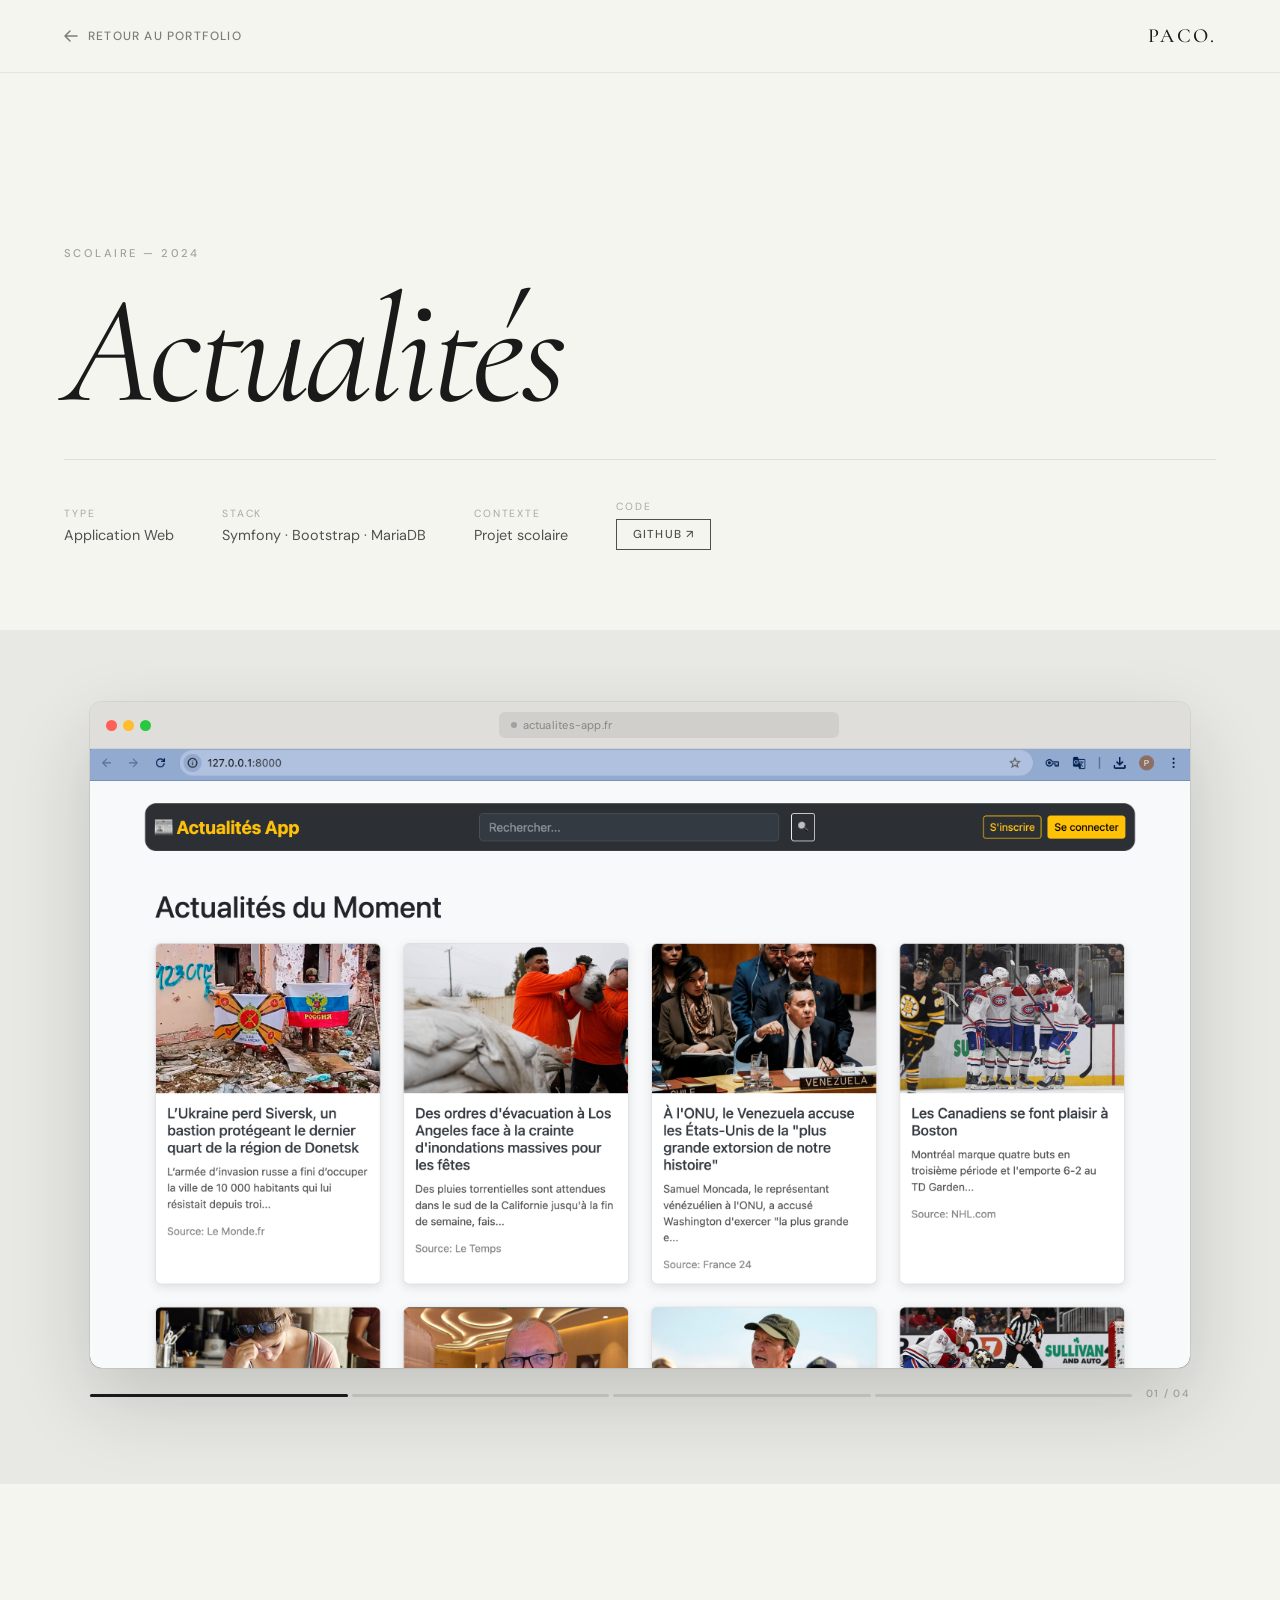
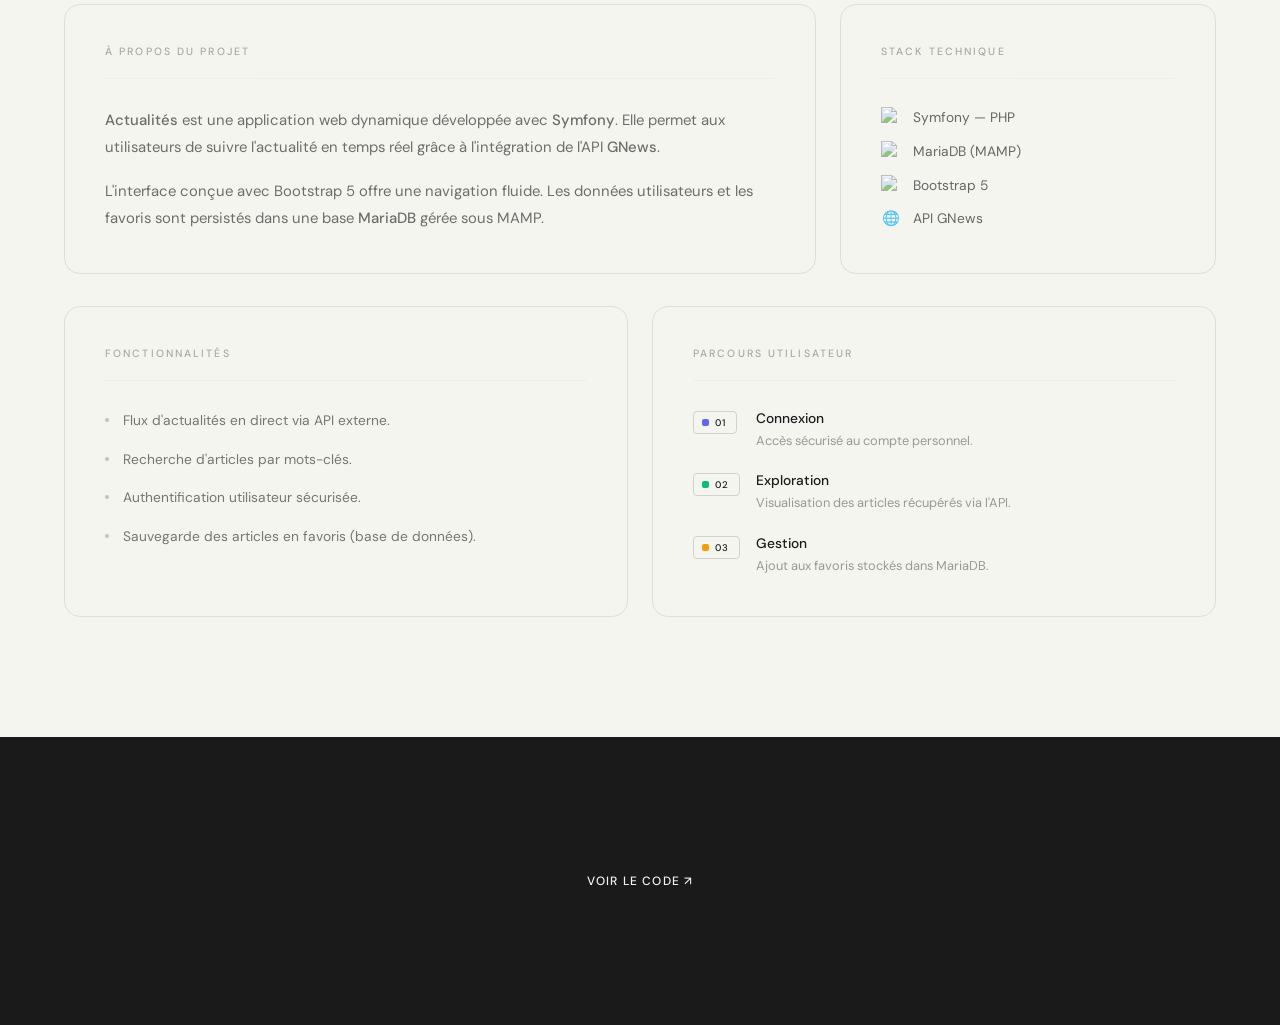
==== commit 6f9a30fb: "Améliorations UX/UI, accessibilité et dark mode supprimé - Accessibilité : autocomplete form, focus-" ====
--- a/projects/actualites.html
+++ b/projects/actualites.html
@@ -42,7 +42,7 @@
       </div>
       <div class="proj-hero-meta-item">
         <span class="proj-hero-meta-label">Code</span>
-        <a class="proj-hero-meta-value proj-hero-link" href="https://github.com/pacobrnt/actualites" target="_blank" rel="noopener">GitHub ↗</a>
+        <a class="proj-hero-meta-value proj-hero-link" href="https://github.com/pacobrnt/actualites.git" target="_blank" rel="noopener">GitHub ↗</a>
       </div>
     </div>
   </div>
@@ -183,7 +183,7 @@
 
 <!-- ─── CTA ───────────────────────────────── -->
 <section class="proj-cta">
-  <a href="https://github.com/pacobrnt/actualites" target="_blank" rel="noopener" class="btn"><span>Voir le code ↗</span></a>
+  <a href="https://github.com/pacobrnt/actualites.git" target="_blank" rel="noopener" class="btn"><span>Voir le code ↗</span></a>
 </section>
 
 <script src="project.js"></script>
--- a/styles.css
+++ b/styles.css
@@ -7,6 +7,23 @@
   --black-soft:  #333333;
   --white:       #f5f5f0;
   --white-pure:  #ffffff;
+
+  /* ── Échelle d'espacements ── */
+  --space-xs:  4px;
+  --space-sm:  8px;
+  --space-md:  16px;
+  --space-lg:  24px;
+  --space-xl:  32px;
+  --space-2xl: 48px;
+  --space-3xl: 64px;
+
+  /* ── Échelle typographique ── */
+  --font-xs:  .65rem;
+  --font-sm:  .72rem;
+  --font-md:  .88rem;
+  --font-lg:  1.25rem;
+  --font-xl:  2.2rem;
+  --font-2xl: clamp(2.8rem, 5vw, 5.5rem);
 }
 
 html { scroll-behavior: smooth; }
@@ -17,6 +34,23 @@
   color: var(--black);
   overflow-x: hidden;
 }
+
+/* ─── Skip link (accessibilité clavier) ─── */
+.skip-link {
+  position: absolute;
+  top: -48px;
+  left: 0;
+  background: var(--black);
+  color: var(--white);
+  padding: 10px 20px;
+  font-size: .78rem;
+  font-weight: 500;
+  letter-spacing: .06em;
+  text-decoration: none;
+  z-index: 9999;
+  transition: top .2s;
+}
+.skip-link:focus { top: 0; }
 
 /* ─── Scroll Reveal ──────────────────────── */
 .r {
@@ -72,6 +106,25 @@
 .btn-ghost::after { background: var(--white); }
 .btn-ghost:hover { color: var(--black); }
 
+/* ─── Focus visible (accessibilité clavier) ─ */
+.btn:focus-visible,
+.nav-cta:focus-visible {
+  outline: 2px solid var(--black);
+  outline-offset: 4px;
+}
+#nav.dark-nav .btn:focus-visible,
+#nav.dark-nav .nav-cta:focus-visible {
+  outline-color: var(--white);
+}
+.btn-outline-dark:focus-visible {
+  outline: 2px solid var(--black);
+  outline-offset: 4px;
+}
+.proj-link:focus-visible {
+  outline: 2px solid var(--black);
+  outline-offset: 4px;
+}
+
 /* ─── Navigation ─────────────────────────── */
 #nav {
   position: fixed;
@@ -123,10 +176,17 @@
   color: var(--black);
   text-decoration: none;
   opacity: .55;
-  transition: opacity .3s, color .3s;
-}
-.nav-links a:hover { opacity: 1; }
-#nav.dark-nav .nav-links a { color: var(--white); }
+  transition: opacity .3s, color .3s, background-size .3s ease;
+  background: linear-gradient(to right, var(--black) 0%, var(--black) 0%) 0 100% / 0 1.5px no-repeat;
+}
+.nav-links a:hover {
+  opacity: 1;
+  background-size: 100% 1.5px;
+}
+#nav.dark-nav .nav-links a {
+  color: var(--white);
+  background-image: linear-gradient(to right, var(--white) 0%, var(--white) 0%);
+}
 
 .nav-cta {
   font-size: .75rem;
@@ -392,7 +452,7 @@
   font-weight: 500;
   letter-spacing: .22em;
   text-transform: uppercase;
-  opacity: .4;
+  opacity: .5;
   margin-bottom: 20px;
   display: block;
 }
@@ -525,7 +585,7 @@
   letter-spacing: .04em;
   color: var(--white);
   border: 1px solid rgba(245,245,240,.18);
-  padding: 5px 12px;
+  padding: 8px 14px;
   border-radius: 100px;
   opacity: .7;
   transition: opacity .25s, border-color .25s;
@@ -550,7 +610,7 @@
   letter-spacing: .22em;
   text-transform: uppercase;
   color: var(--white);
-  opacity: .35;
+  opacity: .5;
   margin-bottom: 24px;
   display: block;
 }
@@ -765,7 +825,7 @@
   letter-spacing: .1em;
   text-transform: uppercase;
   border: 1px solid rgba(26,26,26,.18);
-  padding: 4px 10px;
+  padding: 6px 12px;
   border-radius: 100px;
   color: var(--black);
   opacity: .5;
@@ -788,11 +848,19 @@
   text-transform: uppercase;
   color: var(--black);
   text-decoration: none;
-  border-bottom: 1px solid rgba(26,26,26,.3);
-  padding-bottom: 2px;
-  transition: opacity .25s;
-}
-.proj-link:hover { opacity: .5; }
+  border: 1.5px solid var(--black);
+  padding: 8px 18px;
+  position: relative;
+  overflow: hidden;
+  background: linear-gradient(to top, var(--black) 50%, transparent 50%);
+  background-size: 100% 200%;
+  background-position: top;
+  transition: background-position .35s cubic-bezier(.4,0,.2,1), color .35s;
+}
+.proj-link:hover {
+  background-position: bottom;
+  color: var(--white);
+}
 
 /* ─── Modal projet ───────────────────────── */
 #proj-modal {
@@ -1264,28 +1332,38 @@
   .svc-card      { padding: 36px 28px; }
   .svc-card[style*="span 2"] { grid-column: span 1 !important; }
 
-  /* — Certifications mobile : grille statique, sans hover — */
+  /* — Certifications mobile : grille 2×3 statique — */
   .cert-section { padding-top: 48px; }
   .cert-body    { align-items: flex-start; }
   .cert-stack   {
     position: static;
-    width: auto;
+    width: 100%;
     height: auto;
-    display: flex;
-    flex-wrap: wrap;
+    display: grid;
+    grid-template-columns: repeat(3, 1fr);
     gap: 12px;
     cursor: default;
     margin-bottom: 16px;
   }
   .cert-badge,
-  .cert-stack:hover .cert-badge {
+  .cert-stack:hover .cert-badge,
+  .cert-badge:nth-child(1), .cert-badge:nth-child(2), .cert-badge:nth-child(3),
+  .cert-badge:nth-child(4), .cert-badge:nth-child(5), .cert-badge:nth-child(6),
+  .cert-stack:hover .cert-badge:nth-child(1),
+  .cert-stack:hover .cert-badge:nth-child(2),
+  .cert-stack:hover .cert-badge:nth-child(3),
+  .cert-stack:hover .cert-badge:nth-child(4),
+  .cert-stack:hover .cert-badge:nth-child(5),
+  .cert-stack:hover .cert-badge:nth-child(6) {
     position: static;
-    width: 76px;
-    height: 76px;
+    width: 100%;
+    height: auto;
+    aspect-ratio: 1;
     border-radius: 14px;
-    transform: none;
+    transform: none !important;
     transition: none;
     box-shadow: 0 4px 16px rgba(0,0,0,.45);
+    z-index: auto;
   }
   .cert-stack:hover::before { display: none; }
   .cert-hint { display: none; }
@@ -1294,7 +1372,7 @@
   .process       { padding: 72px 24px; }
   .process-grid  { grid-template-columns: 1fr; }
   .proc-card     { padding: 40px 28px; }
-  .process-arrow { padding: 28px 0 0; }
+  .process-arrow { display: none !important; }
 
   /* — Projets — */
   .projects      { padding: 72px 24px; }
@@ -1302,7 +1380,7 @@
   .projects-grid { grid-template-columns: 1fr; }
   .proj-card     { cursor: pointer; }
   #proj-cursor   { display: none; }
-  #proj-modal-panel { padding: 60px 24px; }
+  #proj-modal-panel { padding: 40px 20px; }
   #proj-modal-close { top: 20px; right: 20px; }
 
   /* — Contact — */
@@ -1322,7 +1400,16 @@
 @media (max-width: 390px) {
   .footer-top    { grid-template-columns: 1fr; }
   .footer-brand  { height: clamp(2rem, 12vw, 4rem); }
-  .cert-badge,
-  .cert-stack:hover .cert-badge { width: 68px; height: 68px; }
   .contact-inner { gap: 32px; }
 }
+
+/* ─── Accessibilité mouvement réduit ─────── */
+@media (prefers-reduced-motion: reduce) {
+  *, *::before, *::after {
+    animation-duration: 0.01ms !important;
+    animation-iteration-count: 1 !important;
+    transition-duration: 0.01ms !important;
+    scroll-behavior: auto !important;
+  }
+}
+
--- a/projects/project.css
+++ b/projects/project.css
@@ -379,9 +379,21 @@
 .proj-hero-link {
   text-decoration: none;
   color: var(--black);
-  transition: opacity .25s;
-}
-.proj-hero-link:hover { opacity: 1; }
+  border: 1.5px solid var(--black);
+  padding: 7px 16px;
+  font-size: .72rem;
+  font-weight: 500;
+  letter-spacing: .1em;
+  text-transform: uppercase;
+  background: linear-gradient(to top, var(--black) 50%, transparent 50%);
+  background-size: 100% 200%;
+  background-position: top;
+  transition: background-position .35s cubic-bezier(.4,0,.2,1), color .35s;
+}
+.proj-hero-link:hover {
+  background-position: bottom;
+  color: var(--white);
+}
 
 /* ─── Phone mockups ──────────────────────── */
 .proj-phones {
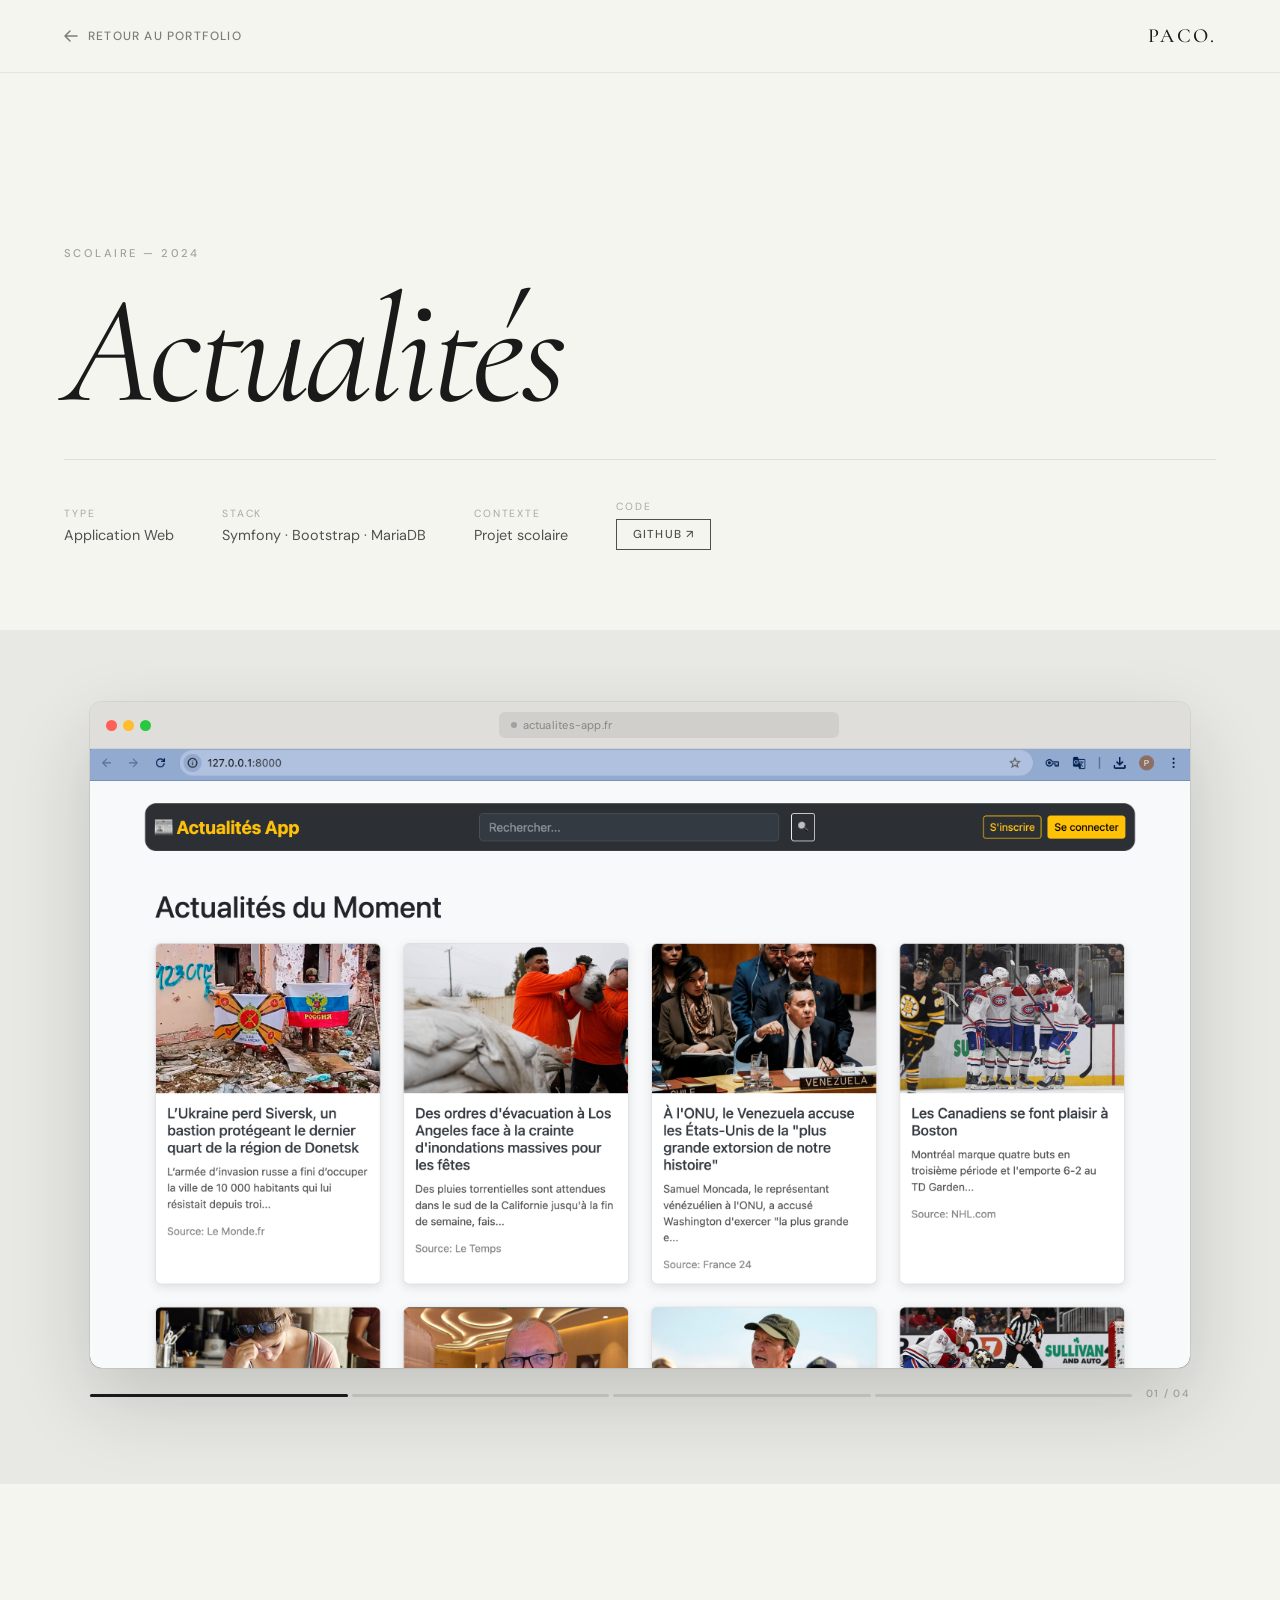
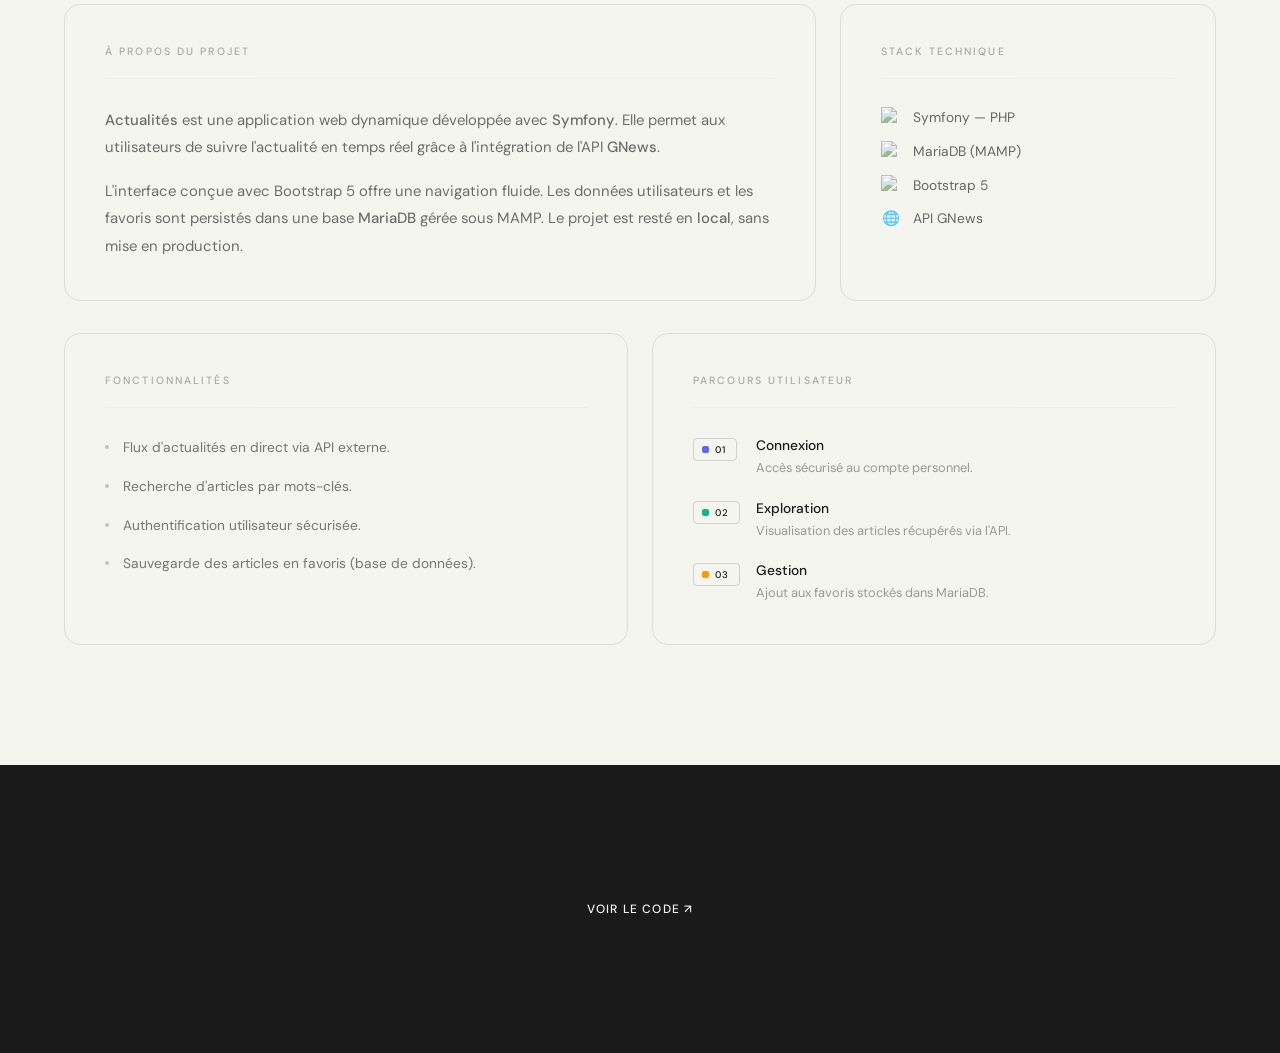
==== commit 2a999510: "Portfolio : pages projets GSB/CleanCars/Actualités/Cyber, section expériences pro et améliorations g" ====
--- a/projects/actualites.html
+++ b/projects/actualites.html
@@ -3,7 +3,29 @@
 <head>
   <meta charset="UTF-8" />
   <meta name="viewport" content="width=device-width, initial-scale=1.0" />
-  <title>Actualités — Paco</title>
+  <title>Actualités — App Symfony, API GNews, Bootstrap | Paco Hybord</title>
+  <meta name="description" content="Projet Actualités de Paco Hybord — Application d'agrégation d'actualités en temps réel via l'API GNews. Symfony, Bootstrap. Projet BTS SIO SLAM Annecy." />
+  <meta name="keywords" content="Paco Hybord, actualités, Symfony, API GNews, Bootstrap, agrégateur, BTS SIO SLAM" />
+  <meta name="author" content="Paco Hybord" />
+  <meta name="robots" content="index, follow" />
+  <link rel="canonical" href="https://pacohybord.sbs/projects/actualites.html" />
+  <meta property="og:type" content="article" />
+  <meta property="og:title" content="Actualités — Symfony, API GNews | Paco Hybord" />
+  <meta property="og:description" content="Agrégateur d'actualités temps réel — Symfony, API GNews, Bootstrap. Paco Hybord, BTS SIO SLAM Annecy." />
+  <meta property="og:url" content="https://pacohybord.sbs/projects/actualites.html" />
+  <meta property="og:locale" content="fr_FR" />
+  <meta property="og:site_name" content="Paco Hybord — Portfolio" />
+  <script type="application/ld+json">
+  {
+    "@context": "https://schema.org",
+    "@type": "CreativeWork",
+    "name": "Actualités — Agrégateur d'actualités temps réel",
+    "author": { "@type": "Person", "name": "Paco Hybord", "url": "https://pacohybord.sbs/" },
+    "description": "Application web d'agrégation d'actualités via l'API GNews. Symfony, Bootstrap.",
+    "url": "https://pacohybord.sbs/projects/actualites.html",
+    "inLanguage": "fr-FR"
+  }
+  </script>
   <link rel="preconnect" href="https://fonts.googleapis.com" />
   <link rel="preconnect" href="https://fonts.gstatic.com" crossorigin />
   <link href="https://fonts.googleapis.com/css2?family=Cormorant+Garamond:ital,wght@0,300;0,400;0,500;1,300;1,400&family=DM+Sans:opsz,wght@9..40,300;9..40,400;9..40,500;9..40,700&display=swap" rel="stylesheet" />
@@ -99,7 +121,7 @@
           Elle permet aux utilisateurs de suivre l'actualité en temps réel grâce à l'intégration de l'API <strong>GNews</strong>.
         </p>
         <p class="proj-about-text" style="margin-top:16px">
-          L'interface conçue avec Bootstrap 5 offre une navigation fluide. Les données utilisateurs et les favoris sont persistés dans une base <strong>MariaDB</strong> gérée sous MAMP.
+          L'interface conçue avec Bootstrap 5 offre une navigation fluide. Les données utilisateurs et les favoris sont persistés dans une base <strong>MariaDB</strong> gérée sous MAMP. Le projet est resté en <strong>local</strong>, sans mise en production.
         </p>
       </div>
 
--- a/styles.css
+++ b/styles.css
@@ -305,6 +305,36 @@
   margin-bottom: 36px;
 }
 
+.hero-badge {
+  display: inline-flex;
+  align-items: center;
+  gap: 8px;
+  background: rgba(34,197,94,.10);
+  border: 1px solid rgba(34,197,94,.28);
+  border-radius: 999px;
+  padding: 5px 14px 5px 10px;
+  font-size: .72rem;
+  font-weight: 500;
+  color: #16a34a;
+  letter-spacing: .03em;
+  margin-bottom: 28px;
+  width: fit-content;
+}
+
+.hero-badge-dot {
+  width: 7px;
+  height: 7px;
+  border-radius: 50%;
+  background: #22c55e;
+  flex-shrink: 0;
+  animation: badge-pulse 2s ease-in-out infinite;
+}
+
+@keyframes badge-pulse {
+  0%, 100% { opacity: 1; transform: scale(1); }
+  50%       { opacity: .4; transform: scale(.7); }
+}
+
 .hero-actions {
   display: flex;
   gap: 16px;
@@ -349,41 +379,6 @@
   100% { transform: scaleY(1); opacity: 0; }
 }
 
-/* ─── WHEEL 3D ───────────────────────────── */
-.wheel-wrap {
-  background: var(--black);
-  padding: 72px 0;
-  overflow: hidden;
-}
-.wheel-scene {
-  perspective: 1000px;
-  display: flex;
-  justify-content: center;
-  align-items: center;
-  height: 140px;
-}
-.wheel {
-  position: relative;
-  transform-style: preserve-3d;
-  width: 260px;
-  height: 60px;
-}
-.wheel-item {
-  position: absolute;
-  inset: 0;
-  display: flex;
-  align-items: center;
-  justify-content: center;
-  font-family: 'Cormorant Garamond', serif;
-  font-size: 1.35rem;
-  font-style: italic;
-  font-weight: 300;
-  color: var(--white);
-  letter-spacing: .06em;
-  white-space: nowrap;
-  will-change: transform, opacity, filter;
-  user-select: none;
-}
 
 /* ─── FEATURE / À PROPOS ─────────────────── */
 .feature-wrap {
@@ -631,26 +626,28 @@
   margin: 0 auto;
 }
 .proc-card {
-  border: 1px solid rgba(255,255,255,.07);
+  border: 1px solid rgba(255,255,255,.13);
   border-radius: 20px;
   padding: 56px 48px;
+  background: rgba(255,255,255,.04);
   transition: background .3s, transform .3s;
 }
 .proc-card:hover {
-  border-color: rgba(255,255,255,.14);
+  border-color: rgba(255,255,255,.22);
+  background: rgba(255,255,255,.07);
 }
 .proc-card--future {
-  opacity: .4;
+  opacity: .5;
   border-style: dashed;
 }
 .proc-card--future:hover {
-  opacity: .55;
+  opacity: .65;
 }
 .proc-num {
   font-family: 'Cormorant Garamond', serif;
   font-size: 3.8rem;
   color: var(--white);
-  opacity: .15;
+  opacity: .28;
   line-height: 1.05;
   margin-bottom: 20px;
   letter-spacing: -.02em;
@@ -661,7 +658,7 @@
   letter-spacing: .18em;
   text-transform: uppercase;
   color: var(--white);
-  opacity: .35;
+  opacity: .5;
   margin-bottom: 10px;
 }
 .proc-title {
@@ -672,7 +669,7 @@
   margin-bottom: 12px;
   line-height: 1.1;
 }
-.proc-text { font-size: .88rem; color: var(--white); opacity: .42; line-height: 1.75; }
+.proc-text { font-size: .88rem; color: var(--white); opacity: .58; line-height: 1.75; }
 
 .process-arrow {
   max-width: 1280px;
@@ -738,8 +735,8 @@
   content: '';
   position: absolute;
   top: -10px;
-  left: -380px;
-  width: 896px;  /* de −380 à +516 (badge 6 right edge) */
+  left: -456px;
+  width: 1048px; /* de −456 à +592 (badge 7 right edge) */
   height: 156px; /* 136px + 10px tolerance haut/bas */
   z-index: 0;
 }
@@ -756,26 +753,89 @@
 .cert-badge img { width: 100%; height: 100%; object-fit: cover; display: block; }
 
 /* Pile initiale — légères translations pour "voir" les badges derrière */
-.cert-badge:nth-child(1) { z-index: 6; transform: translateX(0);    }
-.cert-badge:nth-child(2) { z-index: 5; transform: translateX(9px);  }
-.cert-badge:nth-child(3) { z-index: 4; transform: translateX(16px); }
-.cert-badge:nth-child(4) { z-index: 3; transform: translateX(-7px); }
-.cert-badge:nth-child(5) { z-index: 2; transform: translateX(-13px);}
-.cert-badge:nth-child(6) { z-index: 1; transform: translateX(-20px);}
+.cert-badge:nth-child(1) { z-index: 7; transform: translateX(0);    }
+.cert-badge:nth-child(2) { z-index: 6; transform: translateX(9px);  }
+.cert-badge:nth-child(3) { z-index: 5; transform: translateX(16px); }
+.cert-badge:nth-child(4) { z-index: 4; transform: translateX(-7px); }
+.cert-badge:nth-child(5) { z-index: 3; transform: translateX(-13px);}
+.cert-badge:nth-child(6) { z-index: 2; transform: translateX(-20px);}
+.cert-badge:nth-child(7) { z-index: 1; transform: translateX(-27px);}
 
 /* Déploiement horizontal en ligne — step 152px (136px badge + 16px gap) */
-.cert-stack:hover .cert-badge:nth-child(1) { transform: translateX(-380px); }
-.cert-stack:hover .cert-badge:nth-child(2) { transform: translateX(-228px); }
-.cert-stack:hover .cert-badge:nth-child(3) { transform: translateX(-76px);  }
-.cert-stack:hover .cert-badge:nth-child(4) { transform: translateX(76px);   }
-.cert-stack:hover .cert-badge:nth-child(5) { transform: translateX(228px);  }
-.cert-stack:hover .cert-badge:nth-child(6) { transform: translateX(380px);  }
+.cert-stack:hover .cert-badge:nth-child(1) { transform: translateX(-456px); }
+.cert-stack:hover .cert-badge:nth-child(2) { transform: translateX(-304px); }
+.cert-stack:hover .cert-badge:nth-child(3) { transform: translateX(-152px); }
+.cert-stack:hover .cert-badge:nth-child(4) { transform: translateX(0px);    }
+.cert-stack:hover .cert-badge:nth-child(5) { transform: translateX(152px);  }
+.cert-stack:hover .cert-badge:nth-child(6) { transform: translateX(304px);  }
+.cert-stack:hover .cert-badge:nth-child(7) { transform: translateX(456px);  }
 
 .cert-hint {
   font-size: .9rem;
   color: var(--white);
   opacity: .35;
   letter-spacing: .04em;
+}
+
+/* ─── WIP (En cours de saisie) ──────────── */
+.wip-card {
+  position: relative;
+  pointer-events: none;
+  cursor: default !important;
+}
+.wip-card > *:not(.wip-overlay) {
+  filter: blur(4px);
+  opacity: 0.35;
+  user-select: none;
+}
+.wip-overlay {
+  position: absolute;
+  inset: 0;
+  z-index: 20;
+  display: flex;
+  flex-direction: column;
+  align-items: center;
+  justify-content: center;
+  gap: 10px;
+  pointer-events: none;
+}
+.wip-overlay svg { opacity: 0.55; color: var(--black); }
+.wip-overlay-text {
+  font-size: .65rem;
+  font-weight: 500;
+  letter-spacing: .12em;
+  text-transform: uppercase;
+  color: var(--black);
+  opacity: 0.5;
+}
+
+.wip-wrap {
+  position: relative;
+  display: inline-flex;
+}
+.wip-wrap > a {
+  filter: blur(3px);
+  opacity: 0.25;
+  pointer-events: none;
+}
+.wip-label {
+  position: absolute;
+  inset: 0;
+  display: flex;
+  align-items: center;
+  justify-content: center;
+  gap: 6px;
+  pointer-events: none;
+}
+.wip-label svg { opacity: 0.55; color: var(--black); flex-shrink: 0; }
+.wip-label span {
+  font-size: .62rem;
+  font-weight: 500;
+  letter-spacing: .09em;
+  text-transform: uppercase;
+  color: var(--black);
+  opacity: 0.55;
+  white-space: nowrap;
 }
 
 /* ─── PROJECTS ───────────────────────────── */
@@ -1119,8 +1179,8 @@
 }
 .footer-top {
   display: grid;
-  grid-template-columns: repeat(4, 1fr);
-  gap: 36px;
+  grid-template-columns: repeat(2, 1fr);
+  gap: 36px 64px;
   padding-bottom: 0;
 }
 .foot-col-label {
@@ -1294,13 +1354,14 @@
   /* Certifications tablette — badges légèrement réduits */
   .cert-stack  { width: 100px; height: 100px; }
   .cert-badge  { width: 100px; height: 100px; border-radius: 16px; }
-  .cert-stack:hover::before { left: -280px; width: 660px; height: 120px; }
-  .cert-stack:hover .cert-badge:nth-child(1) { transform: translateX(-280px); }
-  .cert-stack:hover .cert-badge:nth-child(2) { transform: translateX(-168px); }
-  .cert-stack:hover .cert-badge:nth-child(3) { transform: translateX(-56px);  }
-  .cert-stack:hover .cert-badge:nth-child(4) { transform: translateX(56px);   }
-  .cert-stack:hover .cert-badge:nth-child(5) { transform: translateX(168px);  }
-  .cert-stack:hover .cert-badge:nth-child(6) { transform: translateX(280px);  }
+  .cert-stack:hover::before { left: -336px; width: 772px; height: 120px; }
+  .cert-stack:hover .cert-badge:nth-child(1) { transform: translateX(-336px); }
+  .cert-stack:hover .cert-badge:nth-child(2) { transform: translateX(-224px); }
+  .cert-stack:hover .cert-badge:nth-child(3) { transform: translateX(-112px); }
+  .cert-stack:hover .cert-badge:nth-child(4) { transform: translateX(0px);    }
+  .cert-stack:hover .cert-badge:nth-child(5) { transform: translateX(112px);  }
+  .cert-stack:hover .cert-badge:nth-child(6) { transform: translateX(224px);  }
+  .cert-stack:hover .cert-badge:nth-child(7) { transform: translateX(336px);  }
 }
 
 /* ── Mobile (≤ 768px) ───────────────────── */
@@ -1335,37 +1396,40 @@
   /* — Certifications mobile : grille 2×3 statique — */
   .cert-section { padding-top: 48px; }
   .cert-body    { align-items: flex-start; }
-  .cert-stack   {
-    position: static;
-    width: 100%;
-    height: auto;
-    display: grid;
-    grid-template-columns: repeat(3, 1fr);
-    gap: 12px;
-    cursor: default;
-    margin-bottom: 16px;
+  .cert-stack {
+    position: static !important;
+    width: 100% !important;
+    height: auto !important;
+    display: grid !important;
+    grid-template-columns: repeat(3, 1fr) !important;
+    grid-template-rows: repeat(3, auto) !important;
+    gap: 12px !important;
+    cursor: default !important;
+    margin-bottom: 16px !important;
+    pointer-events: none !important;
   }
-  .cert-badge,
+  .cert-stack::before { display: none !important; }
+  .cert-stack .cert-badge,
   .cert-stack:hover .cert-badge,
-  .cert-badge:nth-child(1), .cert-badge:nth-child(2), .cert-badge:nth-child(3),
-  .cert-badge:nth-child(4), .cert-badge:nth-child(5), .cert-badge:nth-child(6),
   .cert-stack:hover .cert-badge:nth-child(1),
   .cert-stack:hover .cert-badge:nth-child(2),
   .cert-stack:hover .cert-badge:nth-child(3),
   .cert-stack:hover .cert-badge:nth-child(4),
   .cert-stack:hover .cert-badge:nth-child(5),
-  .cert-stack:hover .cert-badge:nth-child(6) {
-    position: static;
-    width: 100%;
-    height: auto;
-    aspect-ratio: 1;
-    border-radius: 14px;
+  .cert-stack:hover .cert-badge:nth-child(6),
+  .cert-stack:hover .cert-badge:nth-child(7) {
+    position: static !important;
+    top: auto !important;
+    left: auto !important;
+    width: 100% !important;
+    height: auto !important;
+    aspect-ratio: 1 !important;
+    border-radius: 14px !important;
     transform: none !important;
-    transition: none;
-    box-shadow: 0 4px 16px rgba(0,0,0,.45);
-    z-index: auto;
+    transition: none !important;
+    box-shadow: 0 4px 16px rgba(0,0,0,.45) !important;
+    z-index: auto !important;
   }
-  .cert-stack:hover::before { display: none; }
   .cert-hint { display: none; }
 
   /* — Parcours — */
@@ -1398,7 +1462,7 @@
 
 /* ── Très petit mobile (≤ 390px) ────────── */
 @media (max-width: 390px) {
-  .footer-top    { grid-template-columns: 1fr; }
+  .footer-top    { grid-template-columns: 1fr 1fr; }
   .footer-brand  { height: clamp(2rem, 12vw, 4rem); }
   .contact-inner { gap: 32px; }
 }
